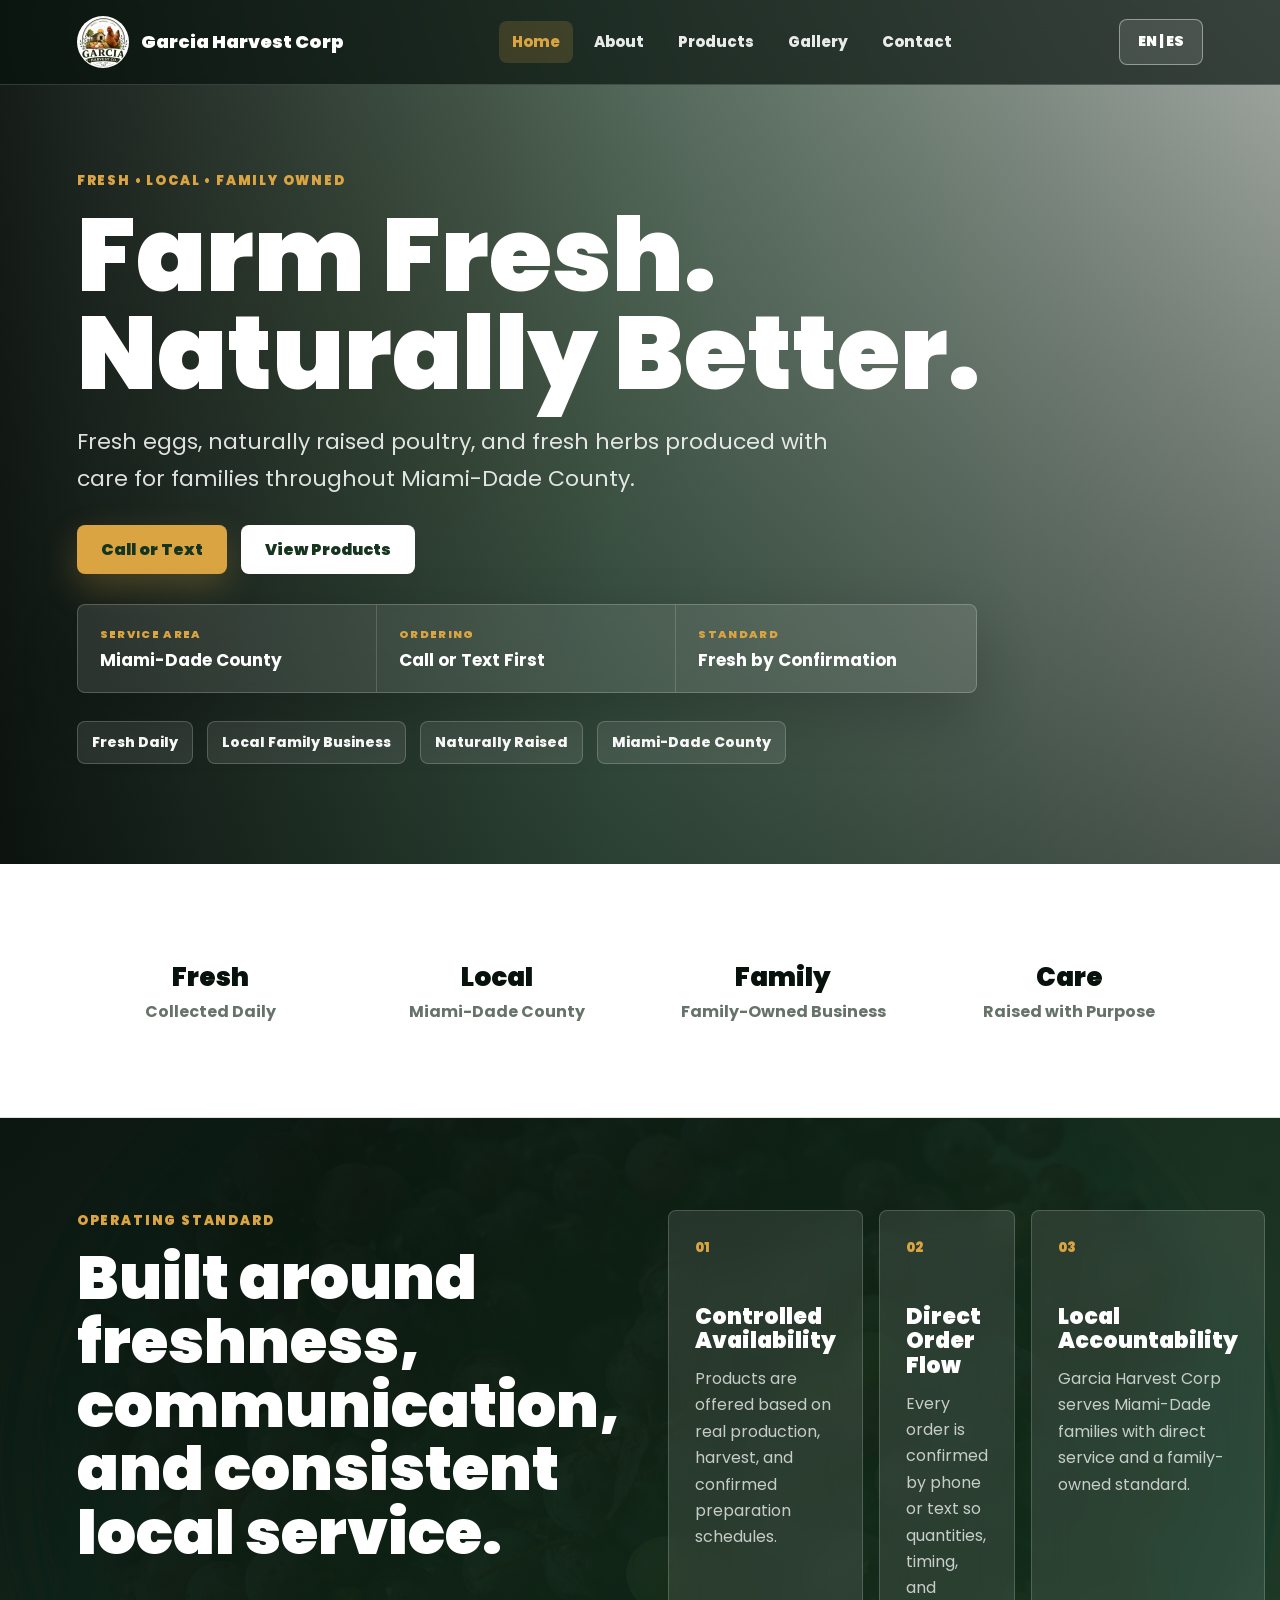
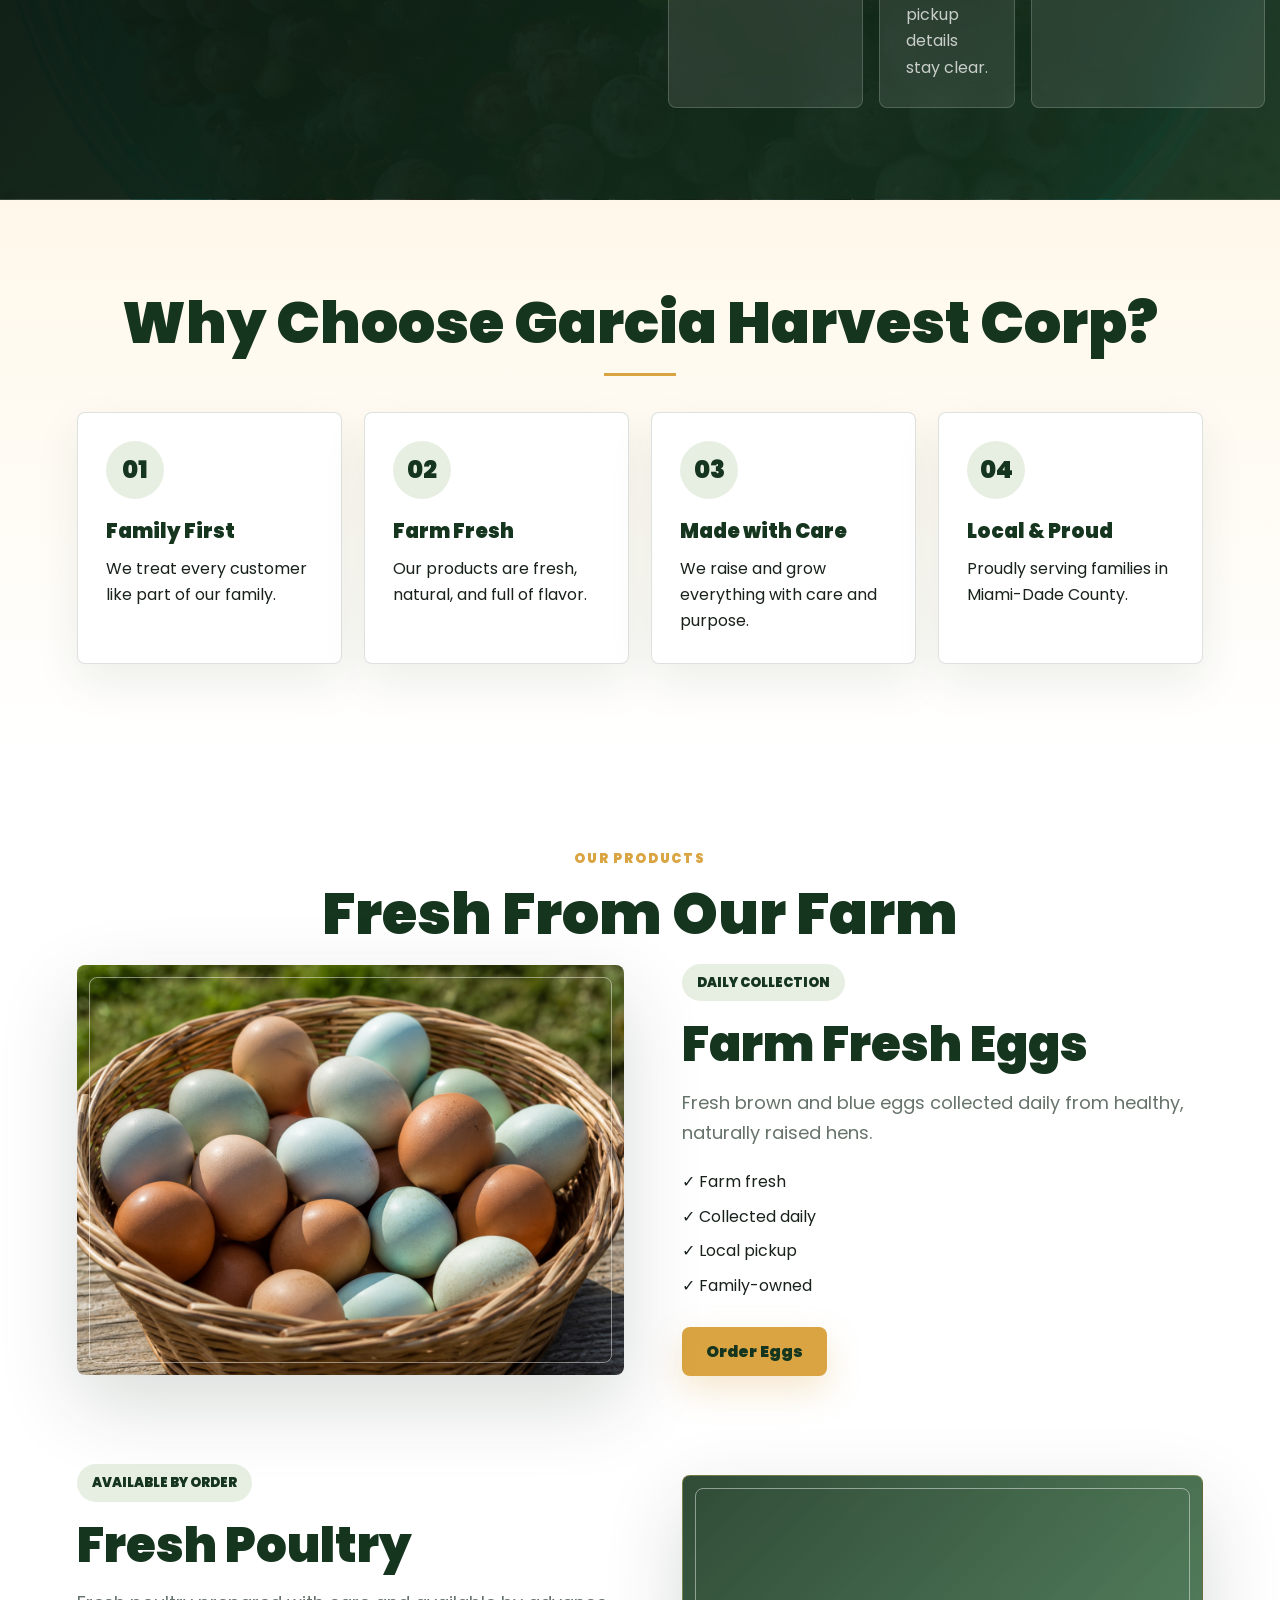
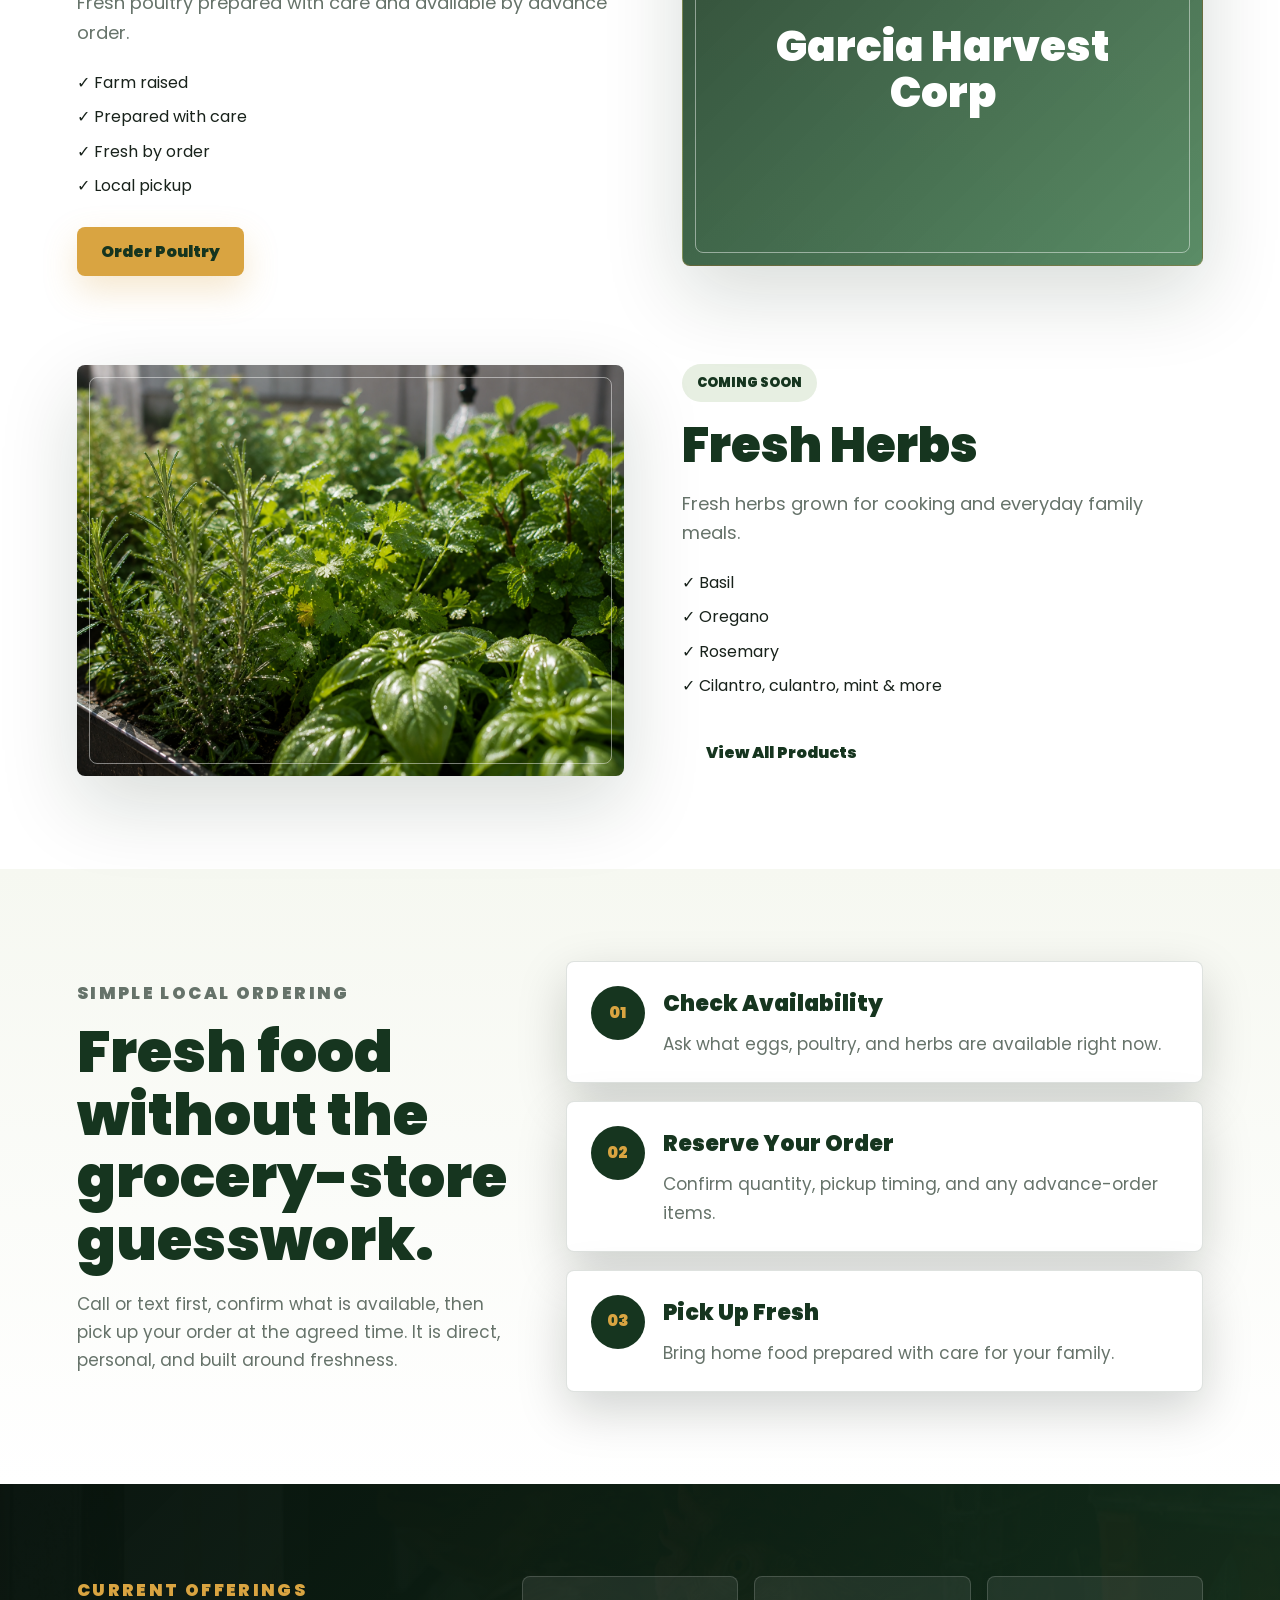
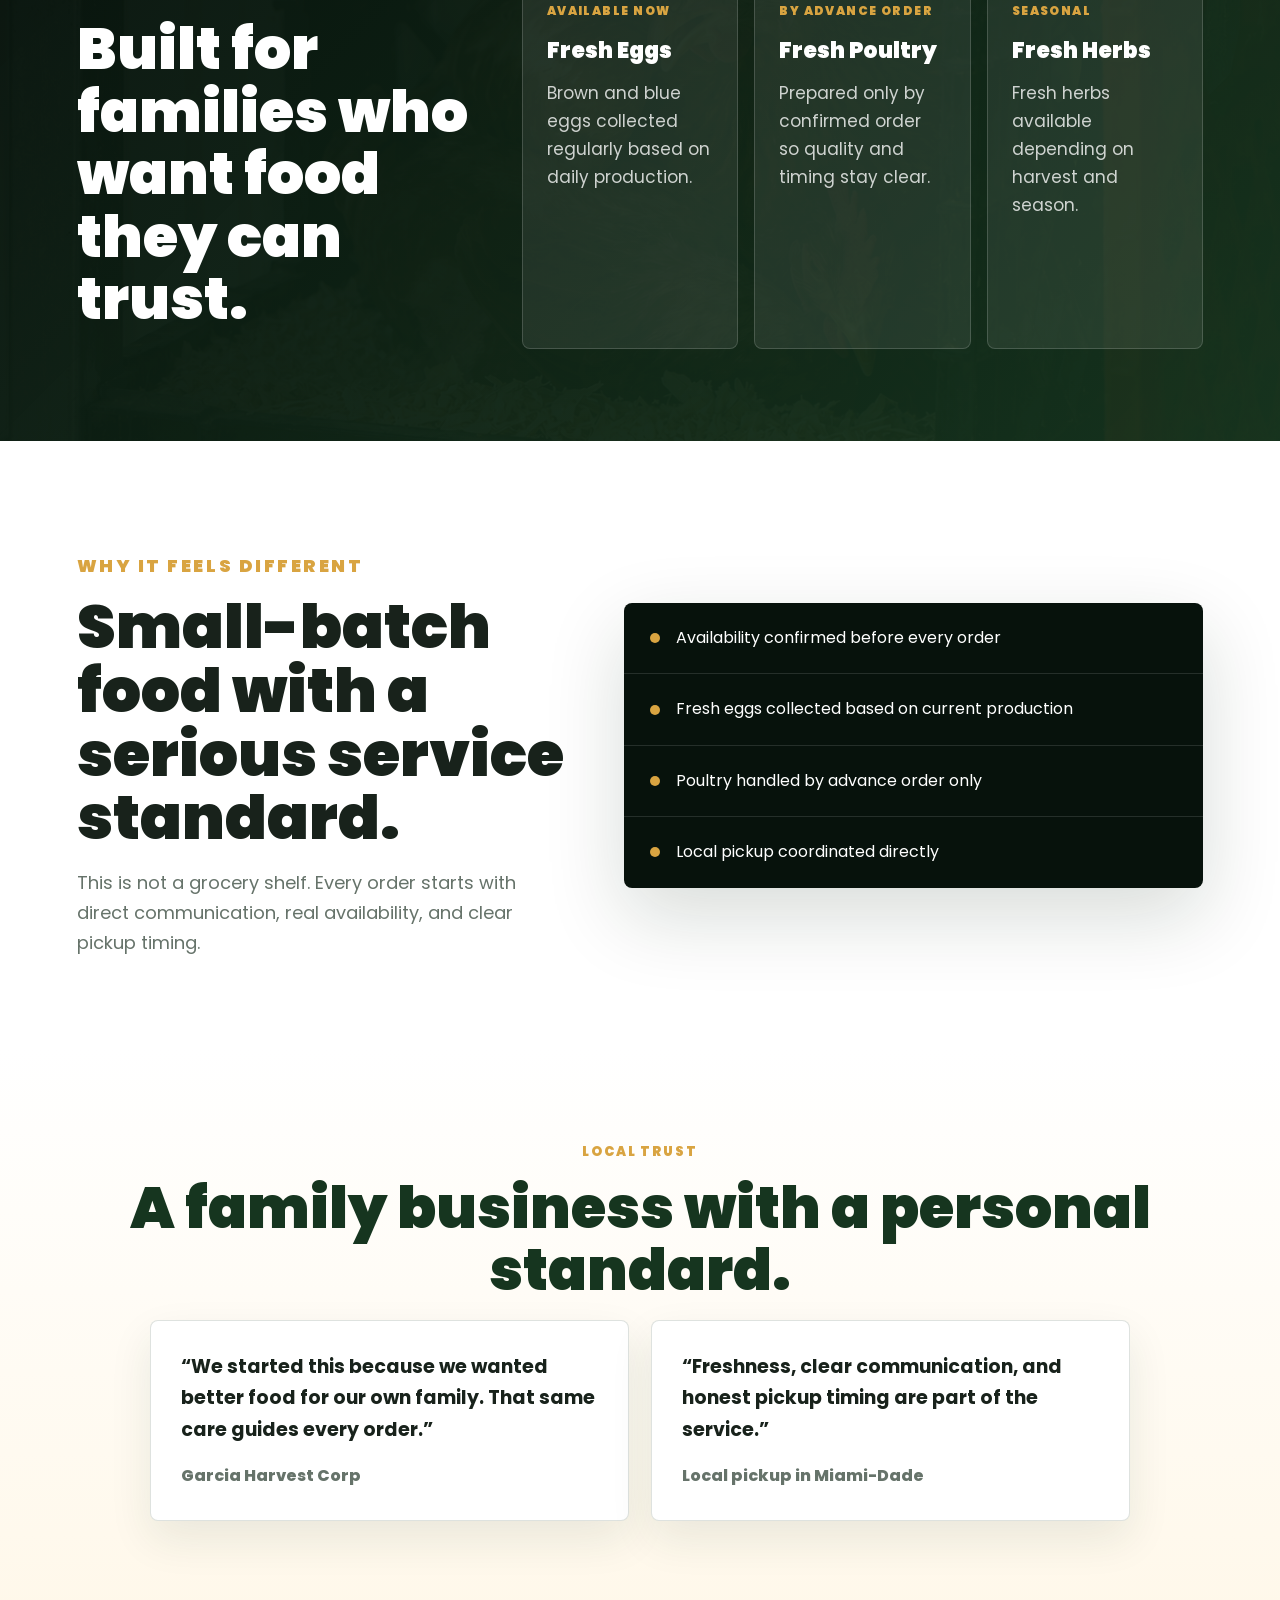
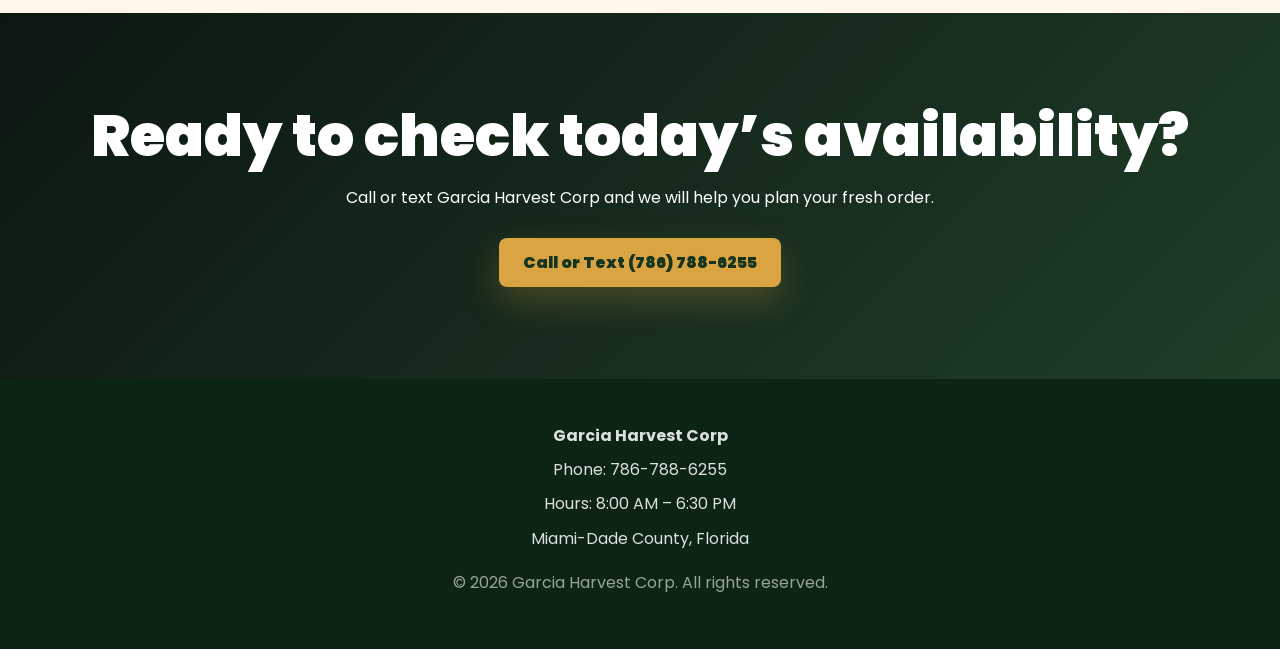
==== index.html @ cef9e133 "Add Garcia Harvest Corp website" ====
<!DOCTYPE html>
<html lang="en">
<head>
  <meta charset="UTF-8" />
  <meta name="viewport" content="width=device-width, initial-scale=1.0" />

  <title>Garcia Harvest Corp | Farm Fresh. Naturally Better.</title>
  <meta name="description" content="Garcia Harvest Corp provides fresh eggs, poultry, herbs, and farm products raised with care for families across Miami-Dade County." />

  <link rel="preconnect" href="https://fonts.googleapis.com">
  <link rel="preconnect" href="https://fonts.gstatic.com" crossorigin>
  <link href="https://fonts.googleapis.com/css2?family=Poppins:wght@400;500;600;700;800;900&display=swap" rel="stylesheet">

  <link rel="stylesheet" href="css/style.css?v=6" />
</head>

<body>

  <header class="site-header">
    <a href="index.html" class="brand">
      <img src="images/logo/Logo.jpg" alt="Garcia Harvest Corp Logo" />
      <span>Garcia Harvest Corp</span>
    </a>

    <nav class="main-nav">
      <a href="index.html" class="active">Home</a>
      <a href="about.html">About</a>
      <a href="products.html">Products</a>
      <a href="gallery.html">Gallery</a>
      <a href="contact.html">Contact</a>
    </nav>

    <button class="lang-btn">EN | ES</button>
  </header>

  <main>

    <section class="hero">
      <div class="hero-content">
        <p class="eyebrow">Fresh • Local • Family Owned</p>
        
        <h1>
            Farm Fresh.<br>
            Naturally Better.
        </h1>
        
        <p class="hero-description">
            Fresh eggs, naturally raised poultry, and fresh herbs produced with care for families throughout Miami-Dade County.
        </p>

        <div class="hero-buttons">
          <a href="tel:7867886255" class="btn primary">
            Call or Text
          </a>

          <a href="products.html" class="btn secondary">
            View Products
          </a>
        </div>

        <div class="hero-command">
          <div>
            <span>Service Area</span>
            <strong>Miami-Dade County</strong>
          </div>
          <div>
            <span>Ordering</span>
            <strong>Call or Text First</strong>
          </div>
          <div>
            <span>Standard</span>
            <strong>Fresh by Confirmation</strong>
          </div>
        </div>

        <div class="hero-badges">
          <span>Fresh Daily</span>
          <span>Local Family Business</span>
          <span>Naturally Raised</span>
          <span>Miami-Dade County</span>
        </div>
      </div>
    </section>

<section class="trust-strip">
  <div class="trust-item">
    <span>Fresh</span>
    <p>Collected Daily</p>
  </div>

  <div class="trust-item">
    <span>Local</span>
    <p>Miami-Dade County</p>
  </div>

  <div class="trust-item">
    <span>Family</span>
    <p>Family-Owned Business</p>
  </div>

  <div class="trust-item">
    <span>Care</span>
    <p>Raised with Purpose</p>
  </div>
</section>

    <section class="corporate-standard">
      <div class="corporate-standard-intro">
        <p class="eyebrow">OPERATING STANDARD</p>
        <h2>Built around freshness, communication, and consistent local service.</h2>
      </div>

      <div class="corporate-standard-grid">
        <article>
          <span>01</span>
          <h3>Controlled Availability</h3>
          <p>Products are offered based on real production, harvest, and confirmed preparation schedules.</p>
        </article>

        <article>
          <span>02</span>
          <h3>Direct Order Flow</h3>
          <p>Every order is confirmed by phone or text so quantities, timing, and pickup details stay clear.</p>
        </article>

        <article>
          <span>03</span>
          <h3>Local Accountability</h3>
          <p>Garcia Harvest Corp serves Miami-Dade families with direct service and a family-owned standard.</p>
        </article>
      </div>
    </section>

    <section class="why-section">
      <div class="section-header">
        <h2>Why Choose Garcia Harvest Corp?</h2>
        <div class="decor-line"></div>
      </div>

      <div class="why-grid">
        <div class="why-card">
          <div class="why-icon">01</div>
          <h3>Family First</h3>
          <p>We treat every customer like part of our family.</p>
        </div>

        <div class="why-card">
          <div class="why-icon">02</div>
          <h3>Farm Fresh</h3>
          <p>Our products are fresh, natural, and full of flavor.</p>
        </div>

        <div class="why-card">
          <div class="why-icon">03</div>
          <h3>Made with Care</h3>
          <p>We raise and grow everything with care and purpose.</p>
        </div>

        <div class="why-card">
          <div class="why-icon">04</div>
          <h3>Local & Proud</h3>
          <p>Proudly serving families in Miami-Dade County.</p>
        </div>
      </div>
    </section>

    <section class="products-showcase">

  <div class="section-title">
    <p>OUR PRODUCTS</p>
    <h2>Fresh From Our Farm</h2>
  </div>

  <div class="product-feature">
    <div class="product-image">
      <img src="images/eggs/Freshly Collected Eggs.png" alt="Fresh Farm Eggs">
    </div>

    <div class="product-info">
      <span class="product-tag">DAILY COLLECTION</span>
      <h3>Farm Fresh Eggs</h3>
      <p>Fresh brown and blue eggs collected daily from healthy, naturally raised hens.</p>

      <ul>
        <li>✓ Farm fresh</li>
        <li>✓ Collected daily</li>
        <li>✓ Local pickup</li>
        <li>✓ Family-owned</li>
      </ul>

      <a href="tel:7867886255" class="btn primary">Order Eggs</a>
    </div>
  </div>

  <div class="product-feature reverse">
    <div class="product-image">
      <img src="images/poultry/fresh chicken.PNG" alt="Fresh Poultry">
    </div>

    <div class="product-info">
      <span class="product-tag">AVAILABLE BY ORDER</span>
      <h3>Fresh Poultry</h3>
      <p>Fresh poultry prepared with care and available by advance order.</p>

      <ul>
        <li>✓ Farm raised</li>
        <li>✓ Prepared with care</li>
        <li>✓ Fresh by order</li>
        <li>✓ Local pickup</li>
      </ul>

      <a href="tel:7867886255" class="btn primary">Order Poultry</a>
    </div>
  </div>

  <div class="product-feature">
    <div class="product-image">
      <img src="images/herbs/fresh herbs.png" alt="Fresh Herbs">
    </div>

    <div class="product-info">
      <span class="product-tag">COMING SOON</span>
      <h3>Fresh Herbs</h3>
      <p>Fresh herbs grown for cooking and everyday family meals.</p>

      <ul>
        <li>✓ Basil</li>
        <li>✓ Oregano</li>
        <li>✓ Rosemary</li>
        <li>✓ Cilantro, culantro, mint & more</li>
      </ul>

      <a href="products.html" class="btn secondary">View All Products</a>
    </div>
  </div>

</section>

    <section class="order-preview">
      <div class="order-preview-copy">
        <p class="eyebrow">SIMPLE LOCAL ORDERING</p>
        <h2>Fresh food without the grocery-store guesswork.</h2>
        <p>
          Call or text first, confirm what is available, then pick up your order at the agreed time.
          It is direct, personal, and built around freshness.
        </p>
      </div>

      <div class="order-preview-steps">
        <div class="premium-step">
          <span>01</span>
          <h3>Check Availability</h3>
          <p>Ask what eggs, poultry, and herbs are available right now.</p>
        </div>

        <div class="premium-step">
          <span>02</span>
          <h3>Reserve Your Order</h3>
          <p>Confirm quantity, pickup timing, and any advance-order items.</p>
        </div>

        <div class="premium-step">
          <span>03</span>
          <h3>Pick Up Fresh</h3>
          <p>Bring home food prepared with care for your family.</p>
        </div>
      </div>
    </section>

    <section class="availability-band">
      <div>
        <p class="eyebrow">CURRENT OFFERINGS</p>
        <h2>Built for families who want food they can trust.</h2>
      </div>

      <div class="availability-list">
        <article>
          <span>Available Now</span>
          <h3>Fresh Eggs</h3>
          <p>Brown and blue eggs collected regularly based on daily production.</p>
        </article>

        <article>
          <span>By Advance Order</span>
          <h3>Fresh Poultry</h3>
          <p>Prepared only by confirmed order so quality and timing stay clear.</p>
        </article>

        <article>
          <span>Seasonal</span>
          <h3>Fresh Herbs</h3>
          <p>Fresh herbs available depending on harvest and season.</p>
        </article>
      </div>
    </section>

    <section class="executive-proof">
      <div class="executive-proof-copy">
        <p class="eyebrow">WHY IT FEELS DIFFERENT</p>
        <h2>Small-batch food with a serious service standard.</h2>
        <p>
          This is not a grocery shelf. Every order starts with direct communication,
          real availability, and clear pickup timing.
        </p>
      </div>

      <div class="executive-proof-list">
        <div><span></span>Availability confirmed before every order</div>
        <div><span></span>Fresh eggs collected based on current production</div>
        <div><span></span>Poultry handled by advance order only</div>
        <div><span></span>Local pickup coordinated directly</div>
      </div>
    </section>

    <section class="testimonial-section">
      <div class="section-title">
        <p>LOCAL TRUST</p>
        <h2>A family business with a personal standard.</h2>
      </div>

      <div class="testimonial-grid">
        <blockquote>
          <p>“We started this because we wanted better food for our own family. That same care guides every order.”</p>
          <cite>Garcia Harvest Corp</cite>
        </blockquote>

        <blockquote>
          <p>“Freshness, clear communication, and honest pickup timing are part of the service.”</p>
          <cite>Local pickup in Miami-Dade</cite>
        </blockquote>
      </div>
    </section>

    <section class="final-cta">
      <h2>Ready to check today’s availability?</h2>
      <p>Call or text Garcia Harvest Corp and we will help you plan your fresh order.</p>
      <a href="tel:7867886255" class="btn primary">Call or Text (786) 788-6255</a>
    </section>

  </main>

  <footer>
    <p><strong>Garcia Harvest Corp</strong></p>
    <p>Phone: 786-788-6255</p>
    <p>Hours: 8:00 AM – 6:30 PM</p>
    <p>Miami-Dade County, Florida</p>
    <p class="copyright">© 2026 Garcia Harvest Corp. All rights reserved.</p>
  </footer>

  <script src="js/script.js?v=6"></script>
</body>
</html>
---- css/style.css ----
:root {
  --forest: #16351f;
  --leaf: #2f6f42;
  --moss: #8aa36f;
  --sage: #e7efe2;
  --gold: #d9a441;
  --cream: #fff8ea;
  --paper: #fbfcf8;
  --charcoal: #07120c;
  --ink: #18221b;
  --muted: #66736a;
  --white: #ffffff;
  --line: rgba(22, 53, 31, 0.14);
  --shadow: 0 28px 80px rgba(11, 36, 19, 0.16);
  --sharp-shadow: 0 18px 50px rgba(7, 18, 12, 0.18);
}

* {
  box-sizing: border-box;
  margin: 0;
  padding: 0;
}

html {
  scroll-behavior: smooth;
}

body {
  background: var(--paper);
  color: var(--ink);
  font-family: "Poppins", Arial, sans-serif;
  line-height: 1.65;
  text-rendering: optimizeLegibility;
}

img {
  display: block;
  max-width: 100%;
}

a {
  color: inherit;
}

.site-header {
  align-items: center;
  backdrop-filter: blur(20px);
  background: rgba(7, 18, 12, 0.68);
  border-bottom: 1px solid rgba(255, 255, 255, 0.16);
  display: flex;
  gap: 24px;
  justify-content: space-between;
  left: 0;
  padding: 16px 6%;
  position: fixed;
  top: 0;
  transition: background 0.3s ease, box-shadow 0.3s ease, padding 0.3s ease, border-color 0.3s ease;
  width: 100%;
  z-index: 20;
}

.nav-toggle {
  align-items: center;
  background: rgba(255, 255, 255, 0.1);
  border: 1px solid rgba(255, 255, 255, 0.42);
  border-radius: 999px;
  color: var(--white);
  cursor: pointer;
  display: none;
  font: inherit;
  font-weight: 900;
  gap: 8px;
  padding: 10px 14px;
}

.nav-toggle-icon,
.nav-toggle-icon::before,
.nav-toggle-icon::after {
  background: currentColor;
  border-radius: 999px;
  content: "";
  display: block;
  height: 2px;
  transition: transform 0.2s ease, opacity 0.2s ease;
  width: 18px;
}

.nav-toggle-icon::before {
  transform: translateY(-6px);
}

.nav-toggle-icon::after {
  transform: translateY(4px);
}

.site-header.nav-open .nav-toggle-icon {
  background: transparent;
}

.site-header.nav-open .nav-toggle-icon::before {
  background: currentColor;
  transform: translateY(2px) rotate(45deg);
}

.site-header.nav-open .nav-toggle-icon::after {
  background: currentColor;
  transform: rotate(-45deg);
}

.site-header.scrolled {
  background: rgba(7, 18, 12, 0.94);
  border-color: rgba(217, 164, 65, 0.22);
  box-shadow: 0 20px 54px rgba(0, 0, 0, 0.3);
  padding-block: 10px;
}

.brand {
  align-items: center;
  color: var(--white);
  display: flex;
  font-size: 18px;
  font-weight: 900;
  gap: 12px;
  text-decoration: none;
  white-space: nowrap;
}

.brand img {
  background: var(--white);
  border: 1px solid rgba(255, 255, 255, 0.72);
  border-radius: 50%;
  height: 52px;
  object-fit: cover;
  width: 52px;
}

.brand.logo-missing img {
  display: none;
}

.brand.logo-missing::before {
  align-items: center;
  background: var(--gold);
  border-radius: 50%;
  color: var(--forest);
  content: "GH";
  display: inline-flex;
  font-size: 16px;
  font-weight: 900;
  height: 52px;
  justify-content: center;
  width: 52px;
}

.main-nav {
  align-items: center;
  display: flex;
  flex-wrap: wrap;
  gap: 8px;
  justify-content: center;
}

.main-nav a {
  border-radius: 8px;
  color: rgba(255, 255, 255, 0.9);
  font-size: 15px;
  font-weight: 800;
  padding: 9px 13px;
  text-decoration: none;
  transition: background 0.2s ease, color 0.2s ease;
}

.main-nav a:hover,
.main-nav a.active {
  background: rgba(217, 164, 65, 0.18);
  color: var(--gold);
}

.lang-btn {
  background: rgba(255, 255, 255, 0.11);
  border: 1px solid rgba(255, 255, 255, 0.42);
  border-radius: 8px;
  color: var(--white);
  cursor: pointer;
  font: inherit;
  font-size: 14px;
  font-weight: 900;
  padding: 10px 18px;
  text-decoration: none;
  white-space: nowrap;
}

.hero,
.page-hero,
.about-hero {
  align-items: center;
  color: var(--white);
  display: flex;
  min-height: 82vh;
  padding: 158px 6% 88px;
  position: relative;
}

.hero {
  min-height: 96vh;
}

.hero::before,
.page-hero::before,
.about-hero::before {
  background:
    linear-gradient(180deg, rgba(7, 18, 12, 0.18), rgba(7, 18, 12, 0.64)),
    radial-gradient(circle at 28% 38%, rgba(217, 164, 65, 0.18), transparent 34%);
  content: "";
  inset: 0;
  position: absolute;
  z-index: -1;
}

.hero,
.page-hero,
.about-hero {
  background: linear-gradient(135deg, var(--forest), var(--leaf));
  background-image: linear-gradient(90deg, rgba(3, 10, 6, 0.9), rgba(10, 42, 22, 0.62) 48%, rgba(8, 28, 16, 0.22)), url("../images/gallery/hero.PNG");
  background-position: center;
  background-size: cover;
}

.products-hero {
  background-image: linear-gradient(90deg, rgba(3, 10, 6, 0.9), rgba(10, 42, 22, 0.62) 48%, rgba(8, 28, 16, 0.22)), url("../images/eggs/Freshly Collected Eggs.png");
}

.gallery-hero {
  background-image: linear-gradient(90deg, rgba(3, 10, 6, 0.9), rgba(10, 42, 22, 0.58) 48%, rgba(8, 28, 16, 0.2)), url("../images/farm/backyard.PNG");
}

.contact-hero {
  background-image: linear-gradient(90deg, rgba(3, 10, 6, 0.9), rgba(10, 42, 22, 0.62) 48%, rgba(8, 28, 16, 0.22)), url("../images/herbs/fresh herbs.png");
}

.hero-content,
.page-hero-content,
.about-hero-content {
  max-width: 980px;
}

.page-hero-content,
.about-hero-content {
  margin-inline: auto;
  text-align: center;
}

.eyebrow,
.section-title p,
.section-header p {
  color: var(--gold);
  font-size: 13px;
  font-weight: 900;
  letter-spacing: 0.14em;
  margin-bottom: 14px;
  text-transform: uppercase;
}

.hero h1,
.page-hero h1,
.about-hero h1 {
  font-size: clamp(50px, 8vw, 112px);
  font-weight: 900;
  letter-spacing: 0;
  line-height: 0.96;
  margin-bottom: 22px;
}

.hero-description,
.page-hero-content > p:last-of-type,
.about-hero-content > p:last-of-type {
  font-size: clamp(18px, 2vw, 22px);
  color: rgba(255, 255, 255, 0.86);
  max-width: 760px;
}

.hero-buttons,
.hero-badges {
  display: flex;
  flex-wrap: wrap;
  gap: 14px;
  margin-top: 28px;
}

.hero-badges span {
  background: rgba(255, 255, 255, 0.1);
  border: 1px solid rgba(255, 255, 255, 0.2);
  border-radius: 8px;
  font-size: 14px;
  font-weight: 800;
  padding: 9px 14px;
}

.hero-command {
  backdrop-filter: blur(18px);
  background: rgba(255, 255, 255, 0.1);
  border: 1px solid rgba(255, 255, 255, 0.2);
  border-radius: 8px;
  box-shadow: 0 22px 60px rgba(0, 0, 0, 0.2);
  display: grid;
  grid-template-columns: repeat(3, 1fr);
  margin-top: 30px;
  max-width: 900px;
  overflow: hidden;
}

.hero-command div {
  border-right: 1px solid rgba(255, 255, 255, 0.16);
  padding: 20px 22px;
}

.hero-command div:last-child {
  border-right: 0;
}

.hero-command span {
  color: var(--gold);
  display: block;
  font-size: 11px;
  font-weight: 900;
  letter-spacing: 0.12em;
  margin-bottom: 7px;
  text-transform: uppercase;
}

.hero-command strong {
  color: var(--white);
  display: block;
  font-size: 17px;
  line-height: 1.25;
}

.decor-line {
  background: var(--gold);
  height: 3px;
  margin: 18px auto 0;
  width: 72px;
}

.btn {
  border-radius: 8px;
  display: inline-flex;
  font-weight: 900;
  justify-content: center;
  line-height: 1.2;
  padding: 15px 24px;
  text-align: center;
  text-decoration: none;
  transition: transform 0.2s ease, box-shadow 0.2s ease;
}

.btn:hover {
  box-shadow: 0 14px 32px rgba(0, 0, 0, 0.18);
  transform: translateY(-2px);
}

.btn.primary {
  background: var(--gold);
  color: var(--forest);
  box-shadow: 0 14px 34px rgba(217, 164, 65, 0.26);
}

.btn.secondary {
  background: var(--white);
  color: var(--forest);
}

section:not(.hero):not(.page-hero):not(.about-hero) {
  padding: 92px 6%;
}

.trust-strip {
  background: var(--white);
  border-bottom: 1px solid var(--line);
  display: grid;
  gap: 18px;
  grid-template-columns: repeat(4, 1fr);
  padding-block: 34px;
  text-align: center;
}

.trust-item span {
  color: var(--charcoal);
  display: block;
  font-size: 26px;
  font-weight: 900;
}

.trust-item p {
  color: var(--muted);
  font-weight: 700;
}

.section-header,
.section-title,
.why-order,
.how-it-works,
.faq-section,
.contact-products,
.available-products {
  text-align: center;
}

.section-header h2,
.section-title h2,
.why-order h2,
.how-it-works h2,
.faq-section h2,
.final-cta h2,
.about-story-text h2,
.mission-text h2,
.featured-text h2,
.contact-info h2,
.order-box h2,
.contact-order-box h2,
.contact-products h2,
.available-products h2 {
  color: var(--forest);
  font-size: clamp(34px, 4.8vw, 58px);
  font-weight: 900;
  line-height: 1.08;
  margin-bottom: 18px;
}

.corporate-standard {
  background:
    linear-gradient(135deg, rgba(7, 18, 12, 0.98), rgba(22, 53, 31, 0.94)),
    url("../images/farm/grapes washed.PNG");
  background-position: center;
  background-size: cover;
  color: var(--white);
  display: grid;
  gap: 48px;
  grid-template-columns: 0.78fr 1.22fr;
}

.corporate-standard h2,
.executive-proof h2 {
  font-size: clamp(34px, 4.8vw, 62px);
  font-weight: 900;
  line-height: 1.04;
}

.corporate-standard h2 {
  color: var(--white);
}

.corporate-standard .eyebrow,
.executive-proof .eyebrow {
  color: var(--gold);
}

.corporate-standard-grid {
  display: grid;
  gap: 16px;
  grid-template-columns: repeat(3, 1fr);
}

.corporate-standard-grid article {
  backdrop-filter: blur(18px);
  background: rgba(255, 255, 255, 0.1);
  border: 1px solid rgba(255, 255, 255, 0.18);
  border-radius: 8px;
  min-height: 240px;
  padding: 26px;
}

.corporate-standard-grid span {
  color: var(--gold);
  display: block;
  font-size: 13px;
  font-weight: 900;
  margin-bottom: 46px;
}

.corporate-standard-grid h3 {
  color: var(--white);
  font-size: 22px;
  font-weight: 900;
  line-height: 1.12;
  margin-bottom: 12px;
}

.corporate-standard-grid p {
  color: rgba(255, 255, 255, 0.74);
}

.why-section,
.about-values,
.why-order,
.faq-section,
.available-products {
  background: linear-gradient(180deg, var(--cream), var(--white));
}

.why-grid,
.value-grid,
.steps-grid,
.contact-product-grid,
.contact-details,
.contact-cards,
.gallery-grid {
  display: grid;
  gap: 22px;
  margin-inline: auto;
  max-width: 1180px;
}

.why-grid,
.steps-grid {
  grid-template-columns: repeat(4, 1fr);
  margin-top: 36px;
}

.value-grid,
.contact-product-grid,
.contact-details,
.contact-cards {
  grid-template-columns: repeat(3, 1fr);
  margin-top: 34px;
}

.why-card,
.value-card,
.step-card,
.contact-card,
.contact-product-card,
.gallery-card {
  background: var(--white);
  border: 1px solid var(--line);
  border-radius: 8px;
  box-shadow: 0 18px 46px rgba(22, 53, 31, 0.08);
  padding: 28px;
}

.why-icon,
.step-card span,
.order-step span {
  align-items: center;
  background: var(--sage);
  border-radius: 50%;
  color: var(--forest);
  display: inline-flex;
  font-size: 24px;
  font-weight: 900;
  height: 58px;
  justify-content: center;
  margin-bottom: 16px;
  width: 58px;
}

.why-card h3,
.value-card h3,
.step-card h3,
.contact-card h3,
.contact-product-card h3,
.gallery-card h3,
.order-step h3 {
  color: var(--forest);
  font-size: 20px;
  font-weight: 900;
  margin-bottom: 8px;
}

.products-showcase,
.gallery-section {
  background: var(--white);
}

.order-preview {
  align-items: center;
  background: linear-gradient(180deg, #f6f8f1, var(--white));
  display: grid;
  gap: 46px;
  grid-template-columns: 0.82fr 1.18fr;
}

.order-preview-copy {
  max-width: 560px;
}

.order-preview-copy h2,
.availability-band h2,
.testimonial-section h2 {
  color: var(--forest);
  font-size: clamp(34px, 4.8vw, 58px);
  font-weight: 900;
  line-height: 1.08;
  margin-bottom: 18px;
}

.order-preview-copy p,
.availability-band p,
.premium-step p,
.testimonial-grid p {
  color: var(--muted);
  font-size: 17px;
}

.order-preview-steps {
  display: grid;
  gap: 18px;
}

.premium-step {
  background: var(--white);
  border: 1px solid var(--line);
  border-radius: 8px;
  box-shadow: var(--sharp-shadow);
  display: grid;
  gap: 8px 18px;
  grid-template-columns: auto 1fr;
  padding: 24px;
}

.premium-step span {
  align-items: center;
  background: var(--forest);
  border-radius: 50%;
  color: var(--gold);
  display: inline-flex;
  font-weight: 900;
  grid-row: span 2;
  height: 54px;
  justify-content: center;
  width: 54px;
}

.premium-step h3 {
  color: var(--forest);
  font-size: 22px;
  font-weight: 900;
}

.availability-band {
  background:
    linear-gradient(135deg, rgba(7, 18, 12, 0.98), rgba(22, 53, 31, 0.96)),
    url("../images/poultry/laying hens.PNG");
  background-position: center;
  background-size: cover;
  color: var(--white);
  display: grid;
  gap: 36px;
  grid-template-columns: 0.75fr 1.25fr;
}

.availability-band h2,
.availability-band .eyebrow {
  color: var(--white);
}

.availability-band .eyebrow {
  color: var(--gold);
}

.availability-band p {
  color: rgba(255, 255, 255, 0.78);
}

.availability-list {
  display: grid;
  gap: 16px;
  grid-template-columns: repeat(3, 1fr);
}

.availability-list article {
  background: rgba(255, 255, 255, 0.08);
  border: 1px solid rgba(255, 255, 255, 0.16);
  border-radius: 8px;
  padding: 24px;
}

.executive-proof {
  align-items: center;
  background: var(--white);
  display: grid;
  gap: 54px;
  grid-template-columns: 0.92fr 1.08fr;
}

.executive-proof-copy {
  max-width: 620px;
}

.executive-proof-copy p {
  color: var(--muted);
  font-size: 18px;
  margin-top: 18px;
}

.executive-proof-list {
  background: var(--charcoal);
  border-radius: 8px;
  box-shadow: var(--shadow);
  color: var(--white);
  display: grid;
  gap: 0;
  overflow: hidden;
}

.executive-proof-list div {
  align-items: center;
  border-bottom: 1px solid rgba(255, 255, 255, 0.12);
  display: grid;
  gap: 16px;
  grid-template-columns: auto 1fr;
  padding: 22px 26px;
}

.executive-proof-list div:last-child {
  border-bottom: 0;
}

.executive-proof-list span {
  background: var(--gold);
  border-radius: 50%;
  height: 10px;
  width: 10px;
}

.executive-proof-list strong {
  color: var(--white);
  font-size: 18px;
}

.availability-list span {
  color: var(--gold);
  display: block;
  font-size: 12px;
  font-weight: 900;
  letter-spacing: 0.12em;
  margin-bottom: 12px;
  text-transform: uppercase;
}

.availability-list h3 {
  color: var(--white);
  font-size: 22px;
  font-weight: 900;
  margin-bottom: 10px;
}

.testimonial-section {
  background: linear-gradient(180deg, var(--white), var(--cream));
}

.testimonial-grid {
  display: grid;
  gap: 22px;
  grid-template-columns: repeat(2, 1fr);
  margin-inline: auto;
  max-width: 980px;
}

.testimonial-grid blockquote {
  background: var(--white);
  border: 1px solid var(--line);
  border-radius: 8px;
  box-shadow: 0 18px 44px rgba(22, 53, 31, 0.09);
  padding: 30px;
}

.testimonial-grid p {
  color: var(--ink);
  font-size: 19px;
  font-weight: 700;
  margin-bottom: 18px;
}

.testimonial-grid cite {
  color: var(--muted);
  font-style: normal;
  font-weight: 800;
}

.product-feature,
.about-story,
.about-mission,
.featured-gallery,
.contact-section,
.contact-main {
  align-items: center;
  display: grid;
  gap: 58px;
  grid-template-columns: 1.05fr 1fr;
  margin-inline: auto;
  max-width: 1180px;
}

.product-feature + .product-feature {
  margin-top: 88px;
}

.product-feature.reverse .product-image {
  order: 2;
}

.product-feature.reverse .product-info {
  order: 1;
}

.product-image img,
.about-story-image img,
.mission-image img,
.featured-image img,
.gallery-card img {
  aspect-ratio: 4 / 3;
  border-radius: 8px;
  box-shadow: var(--shadow);
  height: 100%;
  object-fit: cover;
  width: 100%;
}

.product-image::after,
.about-story-image::after,
.mission-image::after,
.featured-image::after {
  border: 1px solid rgba(255, 255, 255, 0.46);
  border-radius: 8px;
  content: "";
  inset: 12px;
  pointer-events: none;
  position: absolute;
}

.product-image,
.about-story-image,
.mission-image,
.featured-image,
.gallery-card {
  position: relative;
}

.product-image.is-missing,
.about-story-image.is-missing,
.mission-image.is-missing,
.featured-image.is-missing,
.gallery-card.is-missing {
  align-items: center;
  aspect-ratio: 4 / 3;
  background:
    linear-gradient(135deg, rgba(22, 53, 31, 0.88), rgba(47, 111, 66, 0.78)),
    linear-gradient(45deg, var(--sage), var(--cream));
  border: 1px solid rgba(217, 164, 65, 0.3);
  border-radius: 8px;
  box-shadow: var(--shadow);
  color: var(--white);
  display: flex;
  justify-content: center;
  overflow: hidden;
  padding: 28px;
  text-align: center;
}

.product-image.is-missing img,
.about-story-image.is-missing img,
.mission-image.is-missing img,
.featured-image.is-missing img,
.gallery-card.is-missing img {
  display: none;
}

.product-image.is-missing::before,
.about-story-image.is-missing::before,
.mission-image.is-missing::before,
.featured-image.is-missing::before,
.gallery-card.is-missing::before {
  content: "Garcia Harvest Corp";
  font-size: clamp(24px, 4vw, 42px);
  font-weight: 900;
  line-height: 1.1;
  max-width: 360px;
}

.gallery-card {
  padding: 12px;
}

.gallery-card h3 {
  padding: 14px 10px 8px;
}

.product-tag {
  background: var(--sage);
  border-radius: 999px;
  color: var(--forest);
  display: inline-block;
  font-size: 13px;
  font-weight: 900;
  margin-bottom: 18px;
  padding: 8px 15px;
}

.product-info h2,
.product-info h3 {
  color: var(--forest);
  font-size: clamp(32px, 4vw, 48px);
  font-weight: 900;
  line-height: 1.1;
  margin-bottom: 16px;
}

.product-info p,
.about-story-text p,
.mission-text p,
.featured-text p,
.contact-info p {
  color: var(--muted);
  font-size: 18px;
  margin-bottom: 18px;
}

.product-info ul,
.mission-text ul {
  display: grid;
  gap: 8px;
  list-style: none;
  margin: 22px 0 28px;
}

.gallery-category {
  color: var(--forest);
  font-size: 28px;
  font-weight: 900;
  margin: 56px auto 24px;
  max-width: 1180px;
}

.gallery-grid {
  grid-template-columns: repeat(3, 1fr);
}

.faq-list {
  display: grid;
  gap: 12px;
  margin: 34px auto 0;
  max-width: 850px;
  text-align: left;
}

details {
  background: var(--white);
  border: 1px solid var(--line);
  border-radius: 8px;
  padding: 18px 22px;
}

summary {
  color: var(--forest);
  cursor: pointer;
  font-weight: 900;
}

details p {
  color: var(--muted);
  margin-top: 10px;
}

.order-box,
.contact-order-box {
  background:
    linear-gradient(150deg, rgba(7, 18, 12, 0.98), rgba(22, 53, 31, 0.96));
  border-radius: 8px;
  box-shadow: var(--shadow);
  color: var(--white);
  padding: 34px;
}

.order-box h2,
.contact-order-box h2,
.order-step h3 {
  color: var(--white);
}

.order-step {
  display: grid;
  gap: 16px;
  grid-template-columns: auto 1fr;
  margin: 24px 0;
}

.order-step span {
  background: rgba(255, 255, 255, 0.12);
  color: var(--gold);
}

.final-cta,
.about-cta {
  background:
    linear-gradient(135deg, rgba(7, 18, 12, 0.98), rgba(22, 53, 31, 0.96)),
    url("../images/gallery/Selling .PNG");
  background-position: center;
  background-size: cover;
  color: var(--white);
  text-align: center;
}

.final-cta h2,
.about-cta h2,
.final-cta p,
.about-cta p {
  color: var(--white);
}

.final-cta p,
.about-cta p {
  margin: 0 auto 26px;
  max-width: 720px;
}

footer {
  background: #0b2413;
  color: rgba(255, 255, 255, 0.86);
  padding: 44px 6%;
  text-align: center;
}

footer p {
  margin-bottom: 8px;
}

.copyright {
  color: rgba(255, 255, 255, 0.58);
  margin-top: 18px;
}

@media (max-width: 980px) {
  .site-header {
    align-items: center;
    display: grid;
    gap: 12px;
    grid-template-columns: 1fr auto auto;
    position: fixed;
  }

  .nav-toggle {
    display: inline-flex;
  }

  .main-nav {
    background: rgba(13, 39, 22, 0.98);
    border: 1px solid rgba(255, 255, 255, 0.14);
    border-radius: 8px;
    box-shadow: 0 20px 42px rgba(0, 0, 0, 0.24);
    display: none;
    grid-column: 1 / -1;
    left: 6%;
    padding: 12px;
    position: absolute;
    right: 6%;
    top: calc(100% + 10px);
  }

  .site-header.nav-open .main-nav {
    display: grid;
    grid-template-columns: repeat(5, 1fr);
  }

  .main-nav a {
    text-align: center;
  }

  .hero,
  .page-hero,
  .about-hero {
    padding-top: 170px;
    text-align: center;
  }

  .hero-buttons,
  .hero-badges {
    justify-content: center;
  }

  .hero-command {
    margin-inline: auto;
  }

  .trust-strip,
  .why-grid,
  .value-grid,
  .steps-grid,
  .contact-product-grid,
  .contact-details,
  .contact-cards,
  .gallery-grid,
  .product-feature,
  .about-story,
  .about-mission,
  .featured-gallery,
  .contact-section,
  .contact-main {
    grid-template-columns: 1fr 1fr;
  }

  .product-feature,
  .about-story,
  .about-mission,
  .featured-gallery,
  .contact-section,
  .contact-main,
  .order-preview,
  .availability-band,
  .corporate-standard,
  .executive-proof {
    grid-template-columns: 1fr;
  }

  .availability-list,
  .testimonial-grid,
  .corporate-standard-grid {
    grid-template-columns: 1fr;
  }

  .product-feature.reverse .product-image,
  .product-feature.reverse .product-info {
    order: unset;
  }
}

@media (max-width: 640px) {
  .site-header {
    gap: 10px;
    grid-template-columns: 1fr auto auto;
  }

  .brand span {
    display: none;
  }

  .brand img,
  .brand.logo-missing::before {
    height: 46px;
    width: 46px;
  }

  .nav-toggle {
    padding: 10px 12px;
  }

  .lang-btn {
    font-size: 13px;
    grid-column: auto;
    justify-self: end;
    padding: 10px 12px;
  }

  .site-header.nav-open .main-nav {
    grid-template-columns: 1fr;
  }

  .main-nav a {
    font-size: 13px;
    padding: 7px 9px;
  }

  section:not(.hero):not(.page-hero):not(.about-hero) {
    padding: 70px 5%;
  }

  .trust-strip,
  .why-grid,
  .value-grid,
  .steps-grid,
  .contact-product-grid,
  .contact-details,
  .contact-cards,
  .gallery-grid {
    grid-template-columns: 1fr;
  }

  .hero h1,
  .page-hero h1,
  .about-hero h1 {
    font-size: 42px;
    line-height: 1.03;
  }

  .hero-command {
    grid-template-columns: 1fr;
  }

  .hero-command div {
    border-bottom: 1px solid rgba(255, 255, 255, 0.16);
    border-right: 0;
  }

  .hero-command div:last-child {
    border-bottom: 0;
  }

  .corporate-standard-grid article {
    min-height: auto;
  }

  .corporate-standard-grid span {
    margin-bottom: 28px;
  }

  .premium-step {
    grid-template-columns: 1fr;
  }

  .premium-step span {
    grid-row: auto;
  }
}
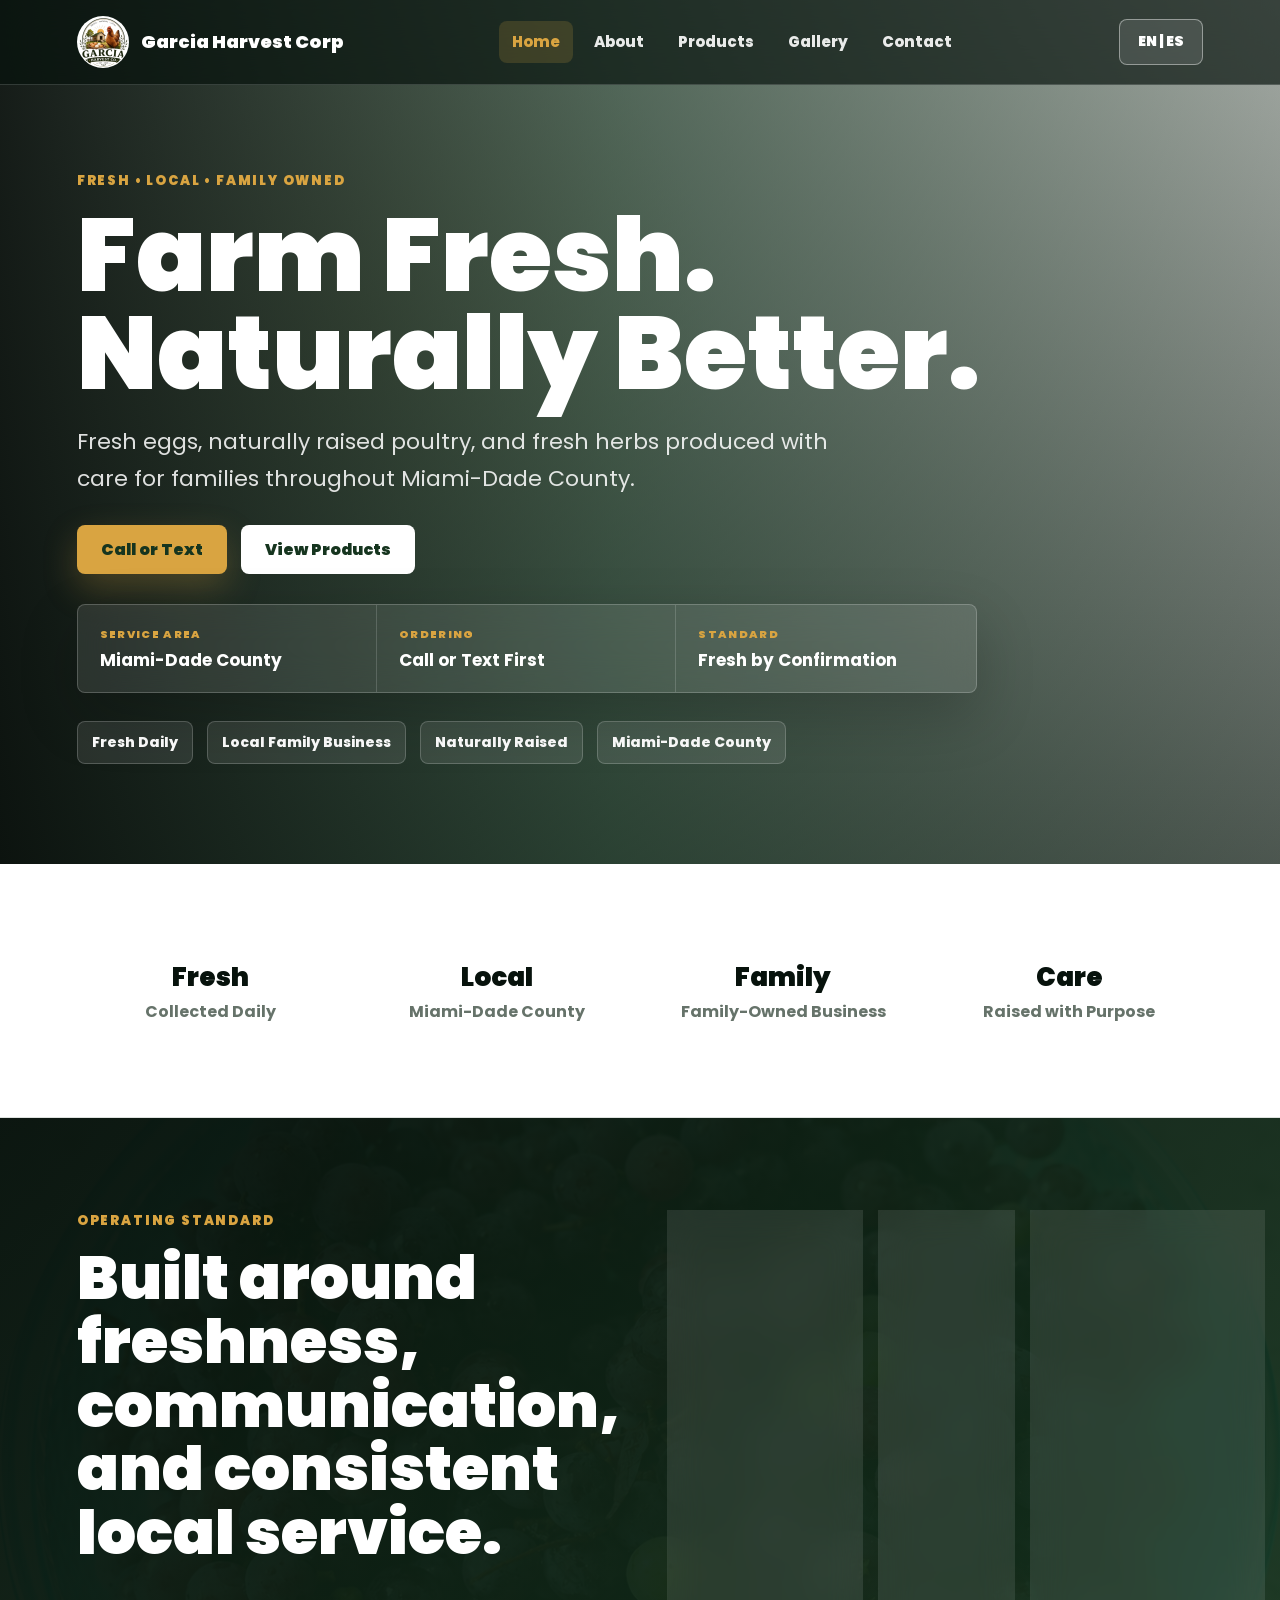
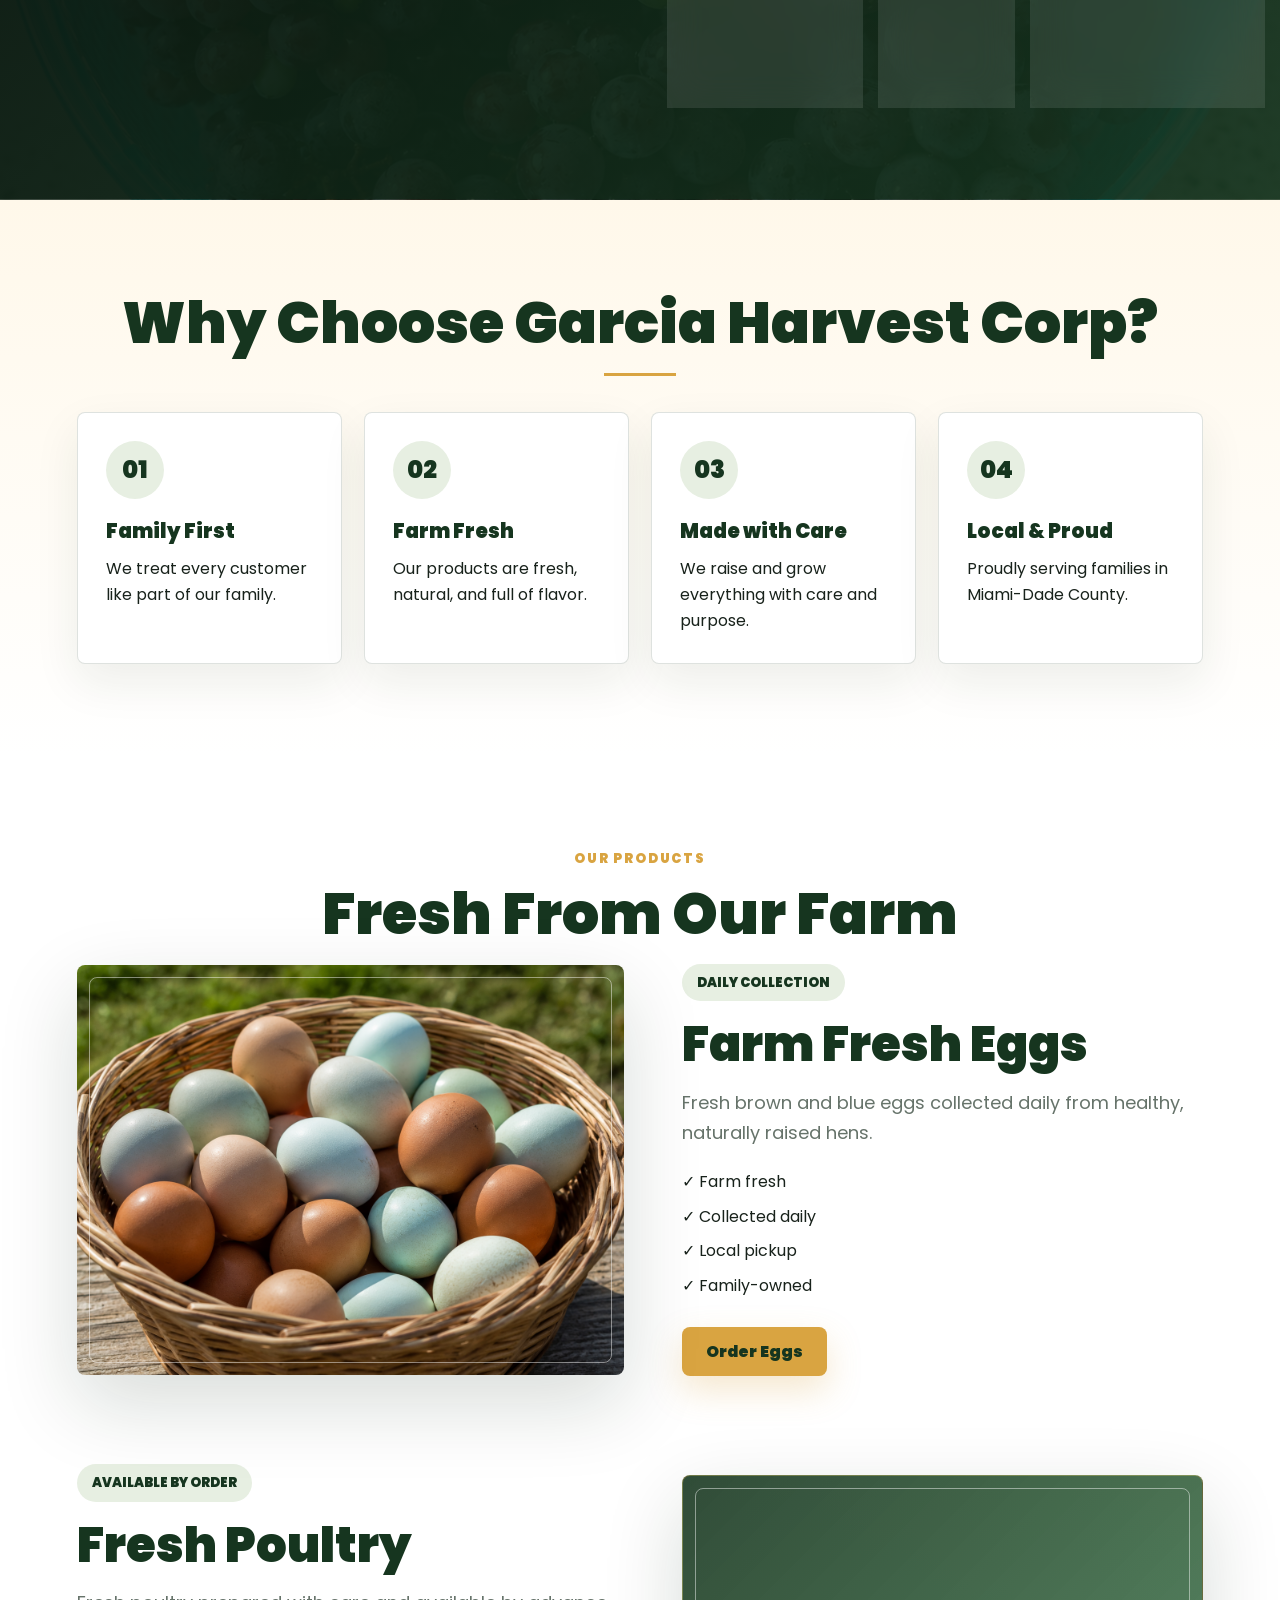
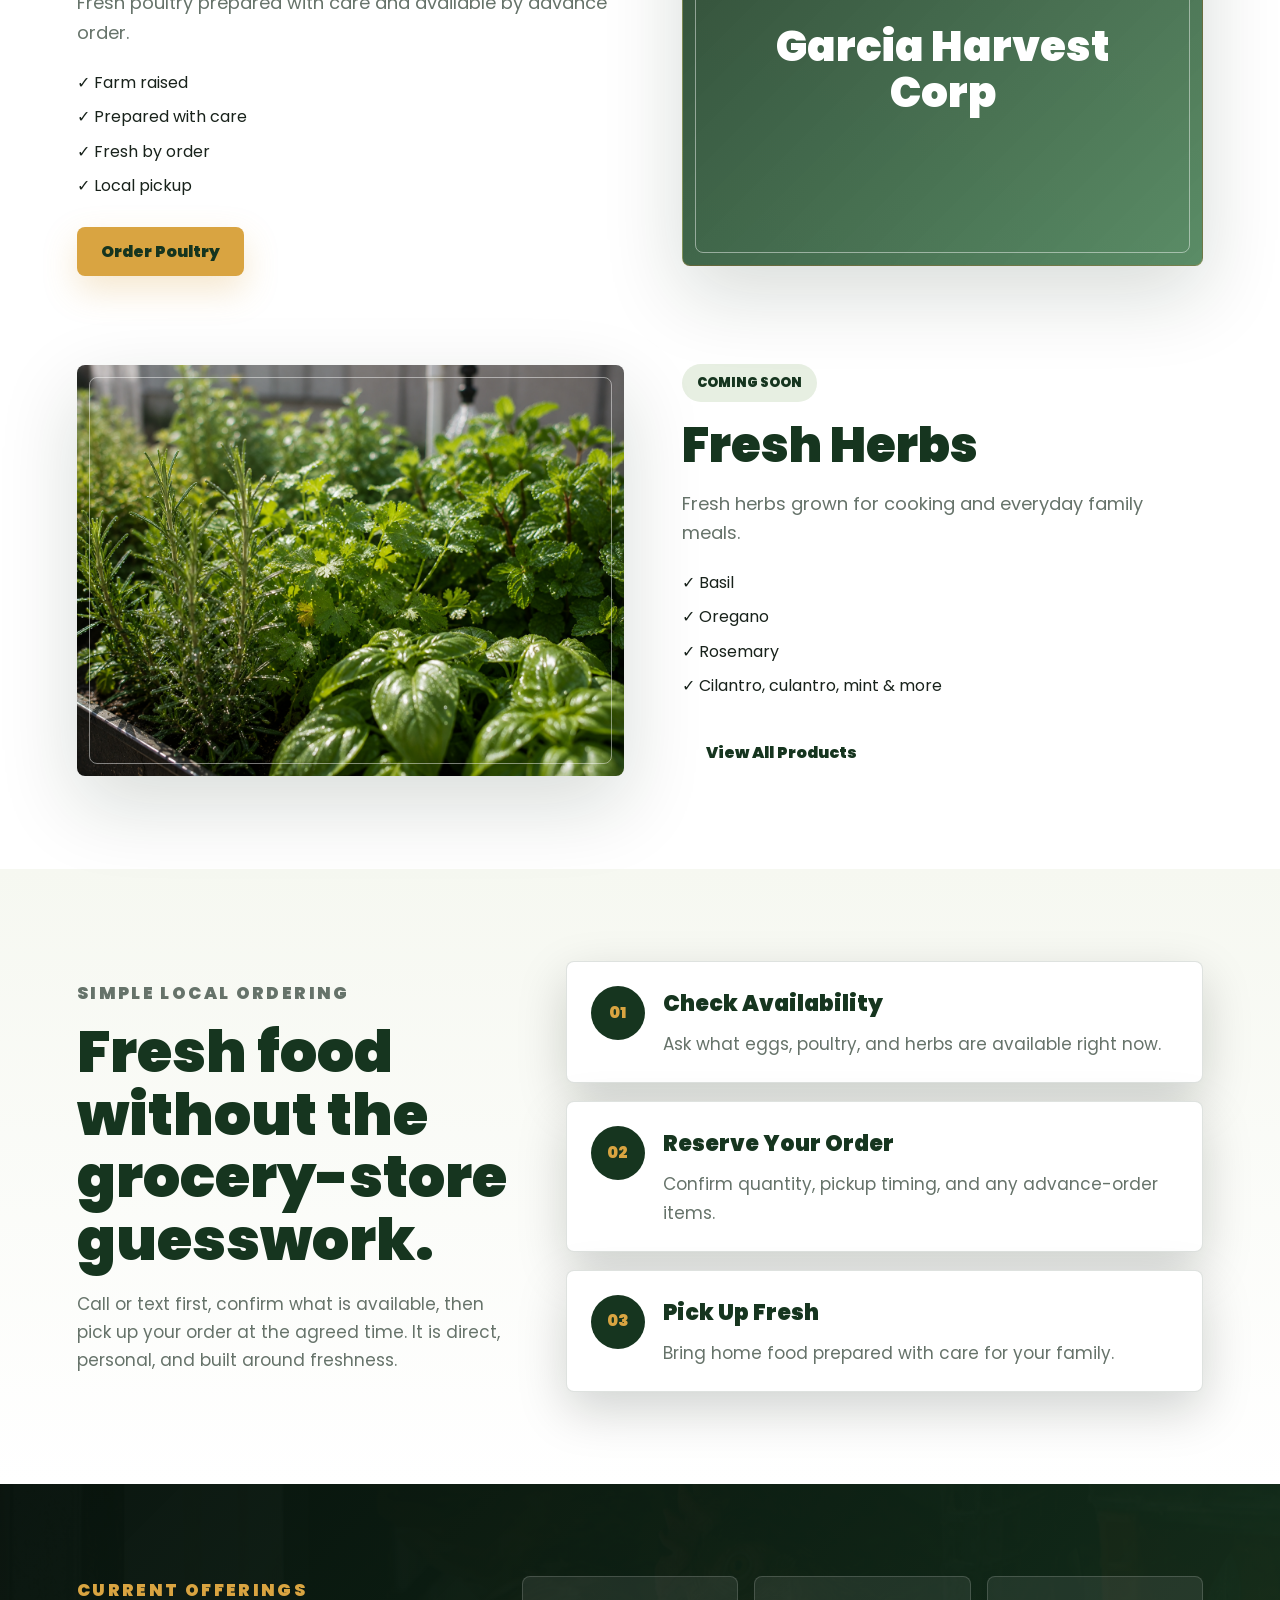
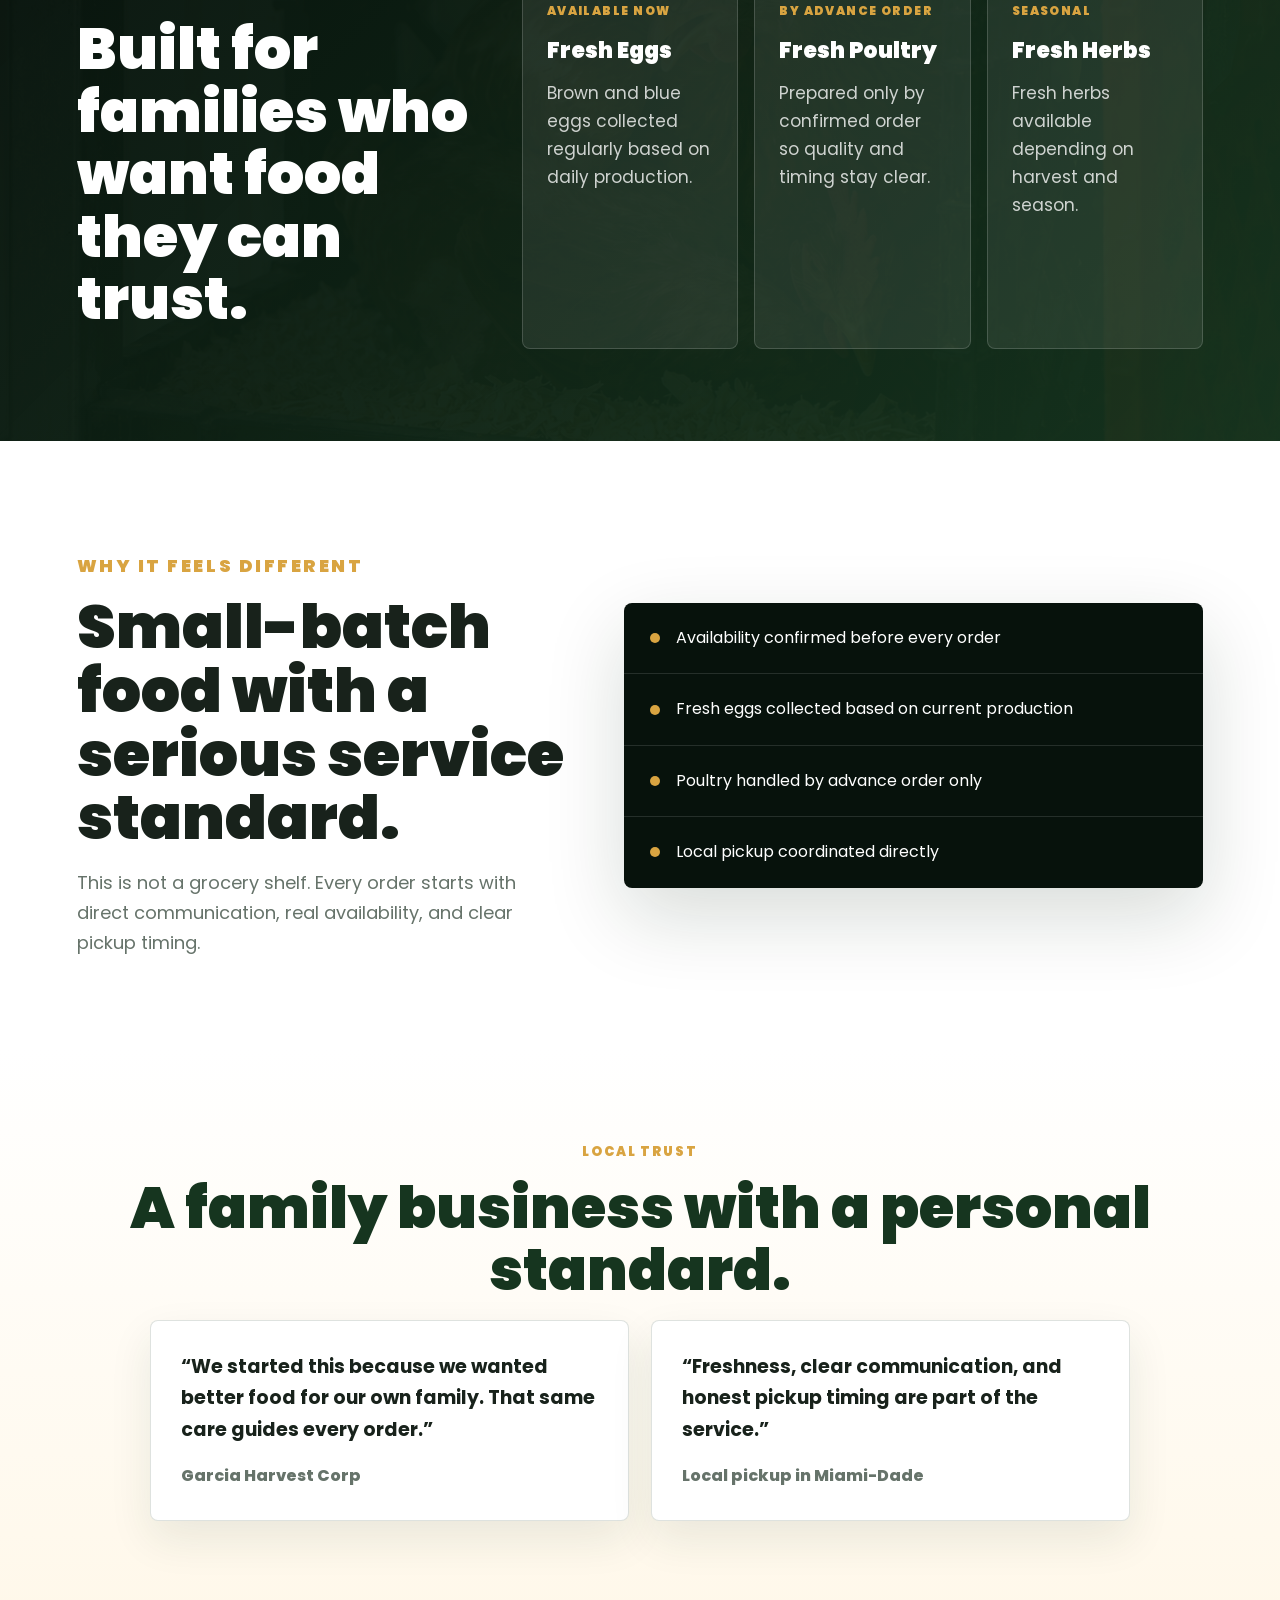
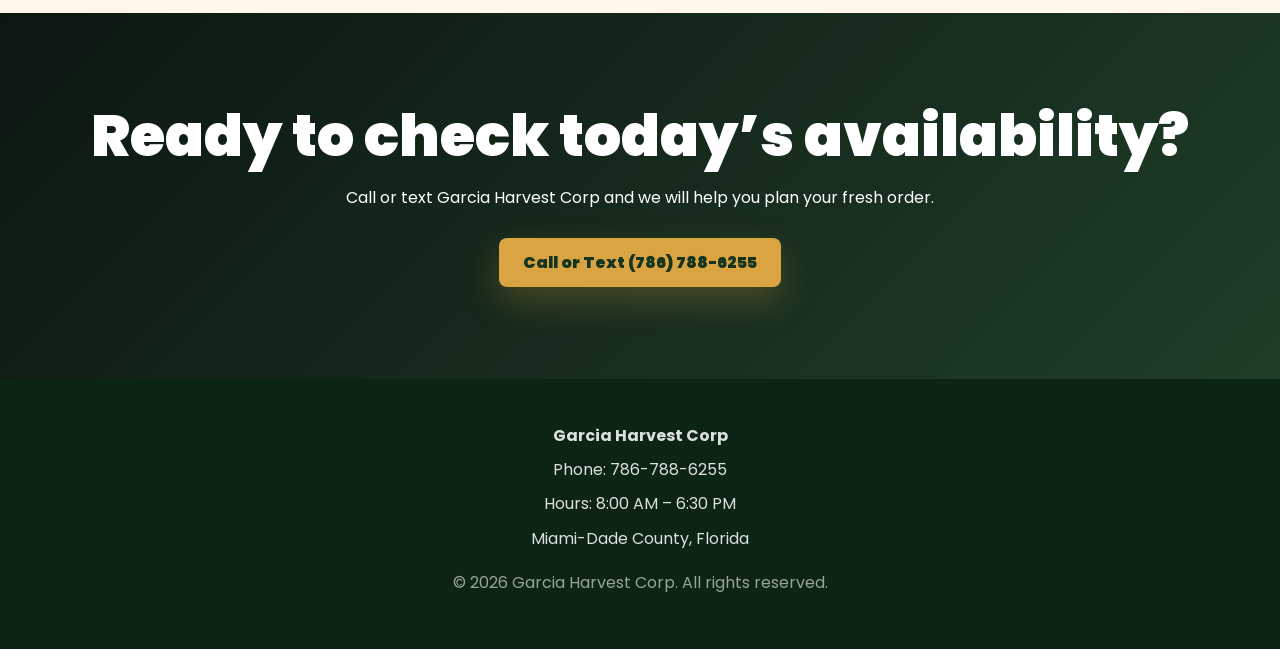
==== commit a93c66a8: "Update website" ====
--- a/index.html
+++ b/index.html
@@ -11,7 +11,7 @@
   <link rel="preconnect" href="https://fonts.gstatic.com" crossorigin>
   <link href="https://fonts.googleapis.com/css2?family=Poppins:wght@400;500;600;700;800;900&display=swap" rel="stylesheet">
 
-  <link rel="stylesheet" href="css/style.css?v=6" />
+  <link rel="stylesheet" href="css/style.css?v=9" />
 </head>
 
 <body>
--- a/css/style.css
+++ b/css/style.css
@@ -817,6 +817,19 @@
   width: 100%;
 }
 
+.about-story-image {
+  background: var(--white);
+  border-radius: 8px;
+  box-shadow: var(--shadow);
+}
+
+.about-story-image img {
+  aspect-ratio: auto;
+  background: var(--white);
+  height: auto;
+  object-fit: contain;
+}
+
 .product-image::after,
 .about-story-image::after,
 .mission-image::after,
@@ -879,11 +892,24 @@
 }
 
 .gallery-card {
+  display: flex;
+  flex-direction: column;
   padding: 12px;
 }
 
 .gallery-card h3 {
-  padding: 14px 10px 8px;
+  background: var(--white);
+  margin: 0;
+  padding: 16px 10px 10px;
+  position: relative;
+  z-index: 2;
+}
+
+.gallery-card img {
+  flex: 0 0 auto;
+  height: auto;
+  position: relative;
+  z-index: 1;
 }
 
 .product-tag {
@@ -925,15 +951,38 @@
 }
 
 .gallery-category {
+  background: var(--paper);
   color: var(--forest);
-  font-size: 28px;
-  font-weight: 900;
-  margin: 56px auto 24px;
+  display: block;
+  font-size: clamp(26px, 3.2vw, 38px);
+  font-weight: 900;
+  line-height: 1.08;
+  margin: 82px auto 28px;
   max-width: 1180px;
+  padding-top: 8px;
+  position: relative;
+  z-index: 2;
+}
+
+.gallery-category:first-of-type {
+  margin-top: 48px;
+}
+
+.gallery-category::before {
+  background: var(--gold);
+  border-radius: 999px;
+  content: "";
+  display: block;
+  height: 4px;
+  margin-bottom: 14px;
+  width: 72px;
 }
 
 .gallery-grid {
   grid-template-columns: repeat(3, 1fr);
+  margin-bottom: 12px;
+  position: relative;
+  z-index: 1;
 }
 
 .faq-list {
@@ -1175,6 +1224,20 @@
     grid-template-columns: 1fr;
   }
 
+  .gallery-category {
+    margin-top: 76px;
+    margin-bottom: 24px;
+    padding-inline: 14px;
+  }
+
+  .gallery-category:first-of-type {
+    margin-top: 38px;
+  }
+
+  .gallery-grid {
+    gap: 26px;
+  }
+
   .hero h1,
   .page-hero h1,
   .about-hero h1 {
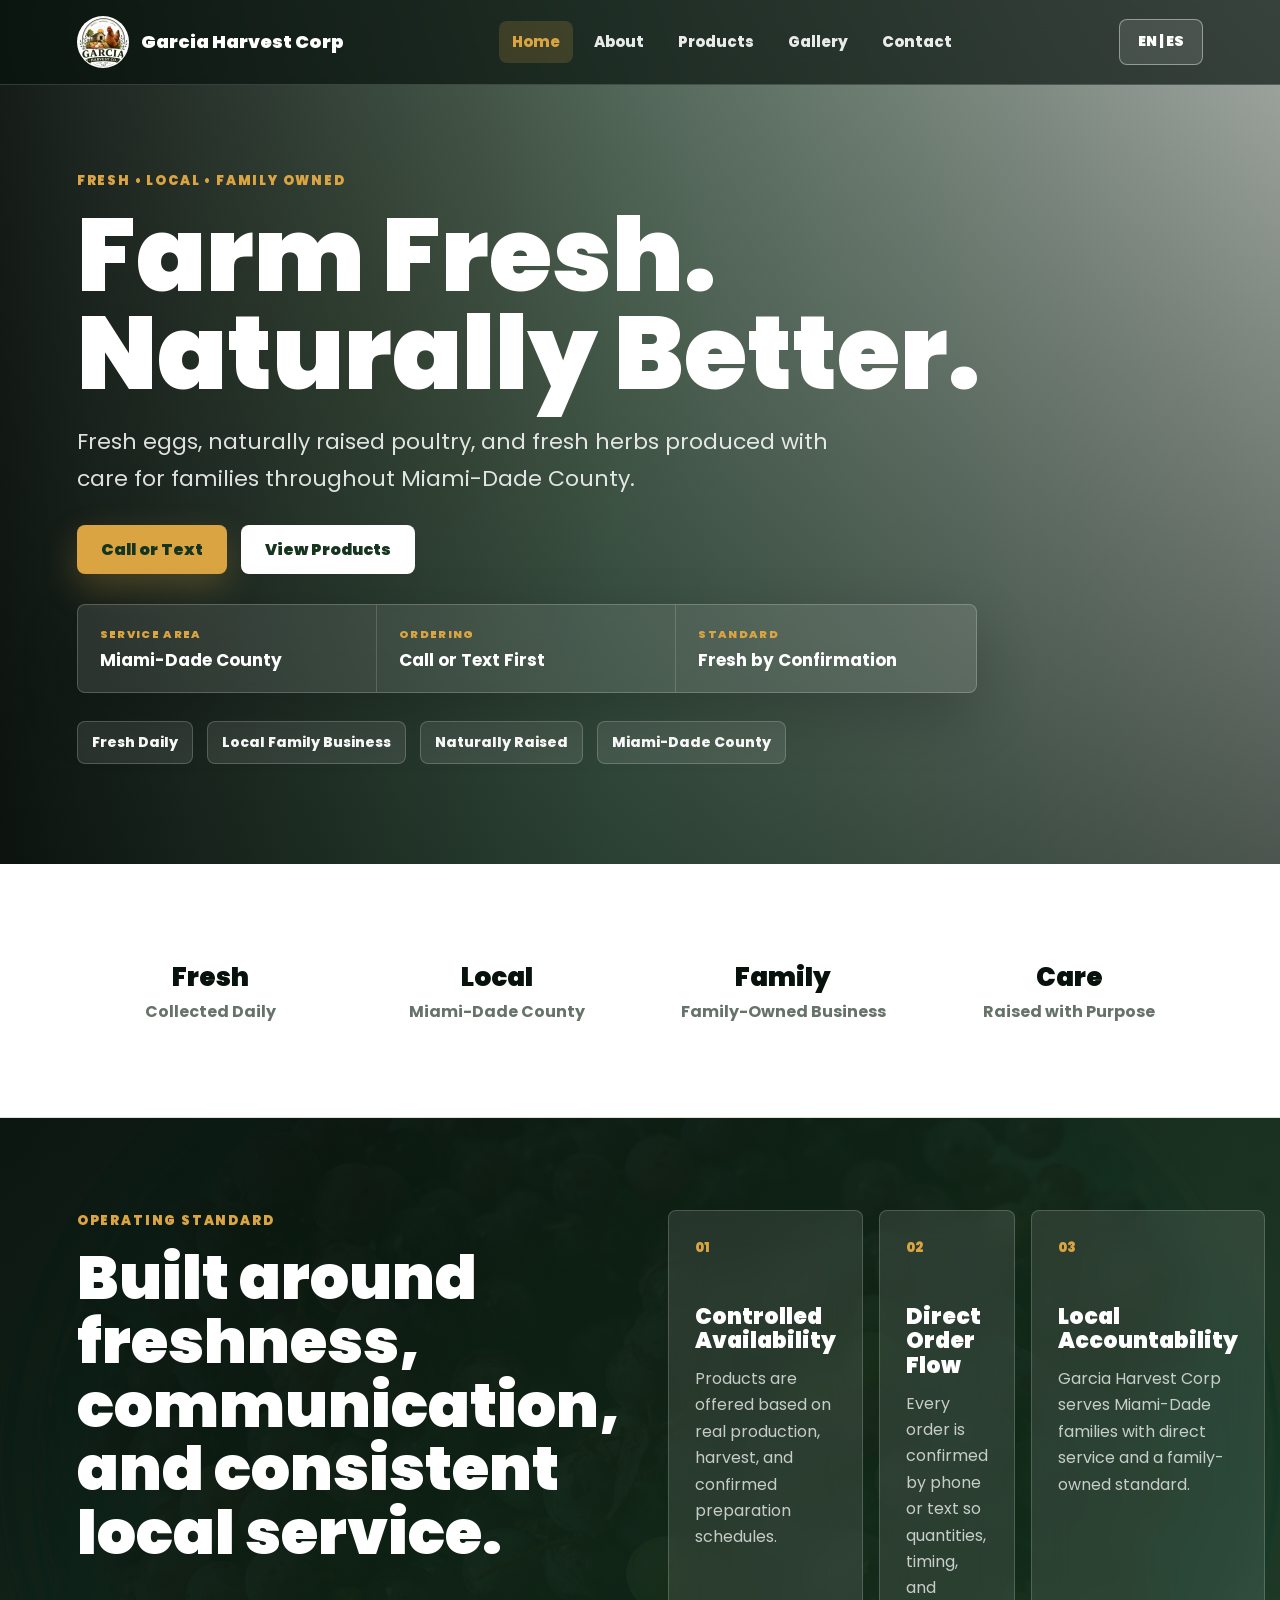
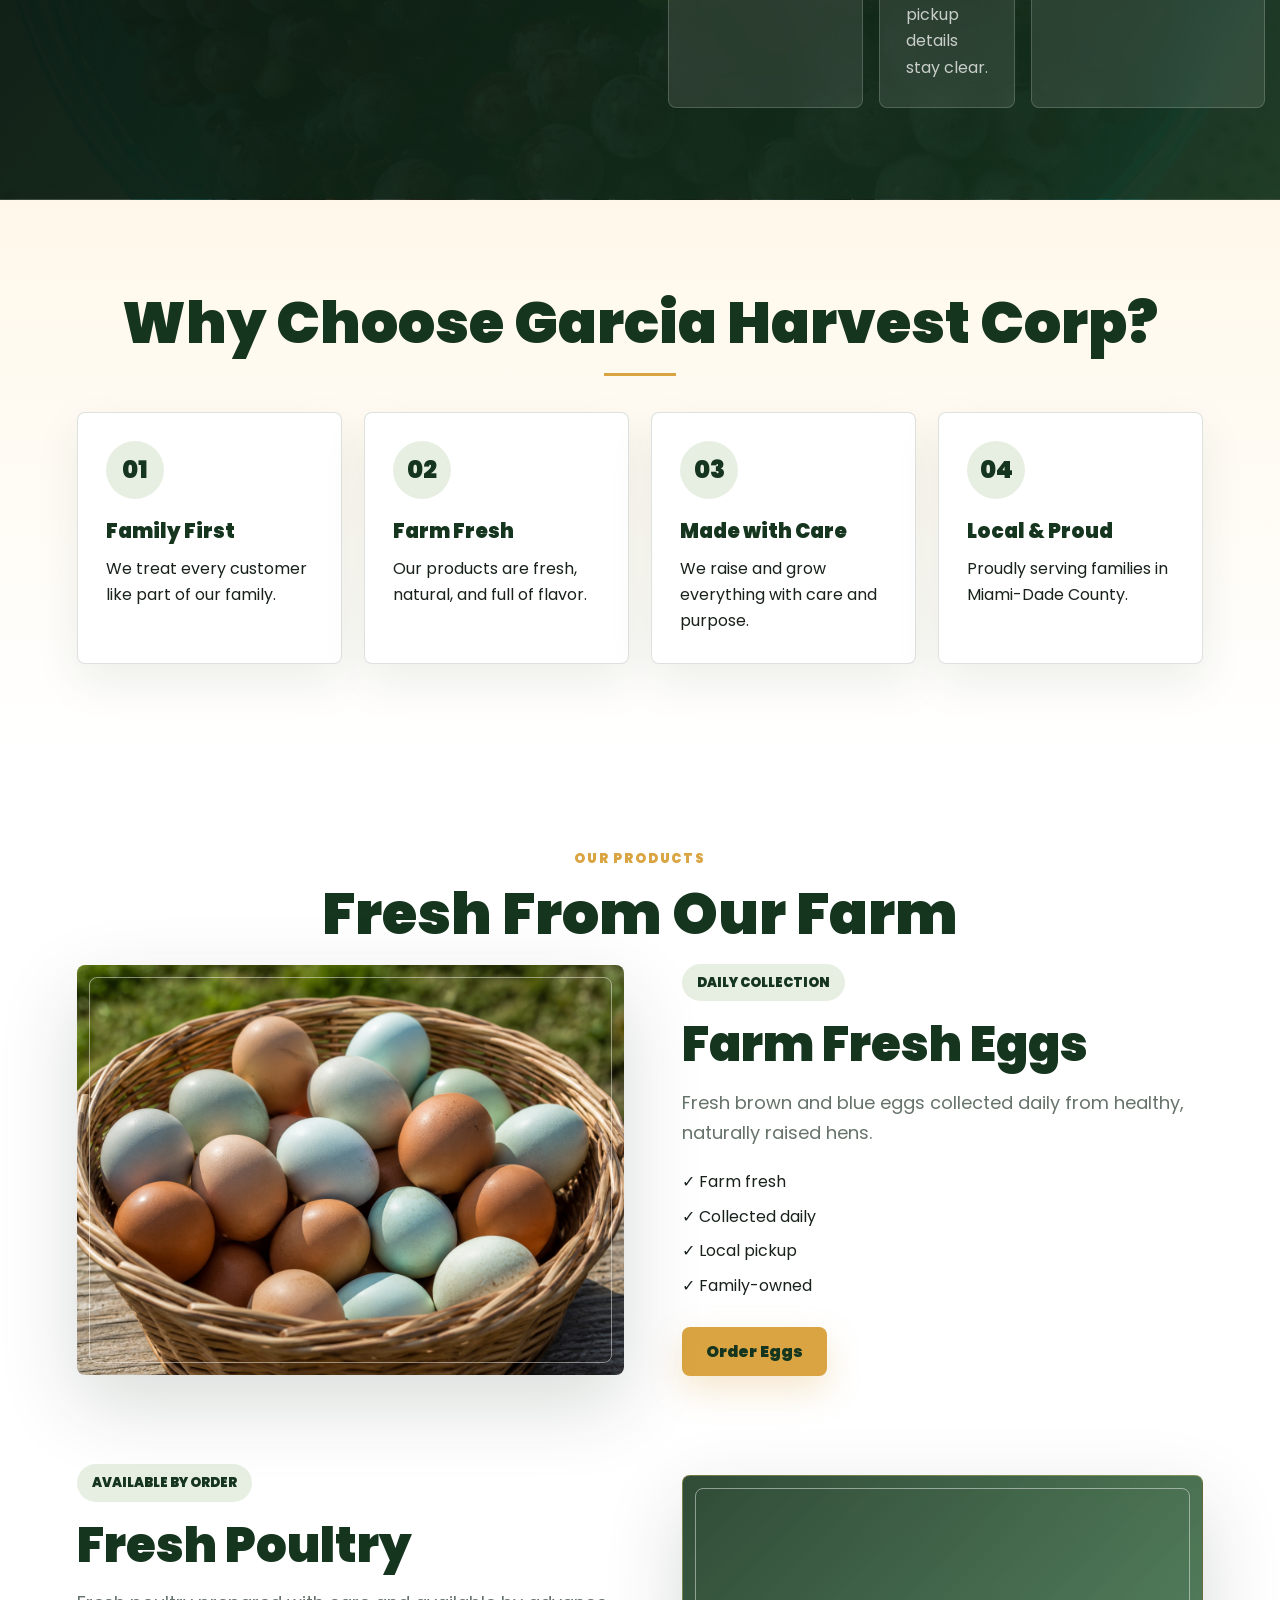
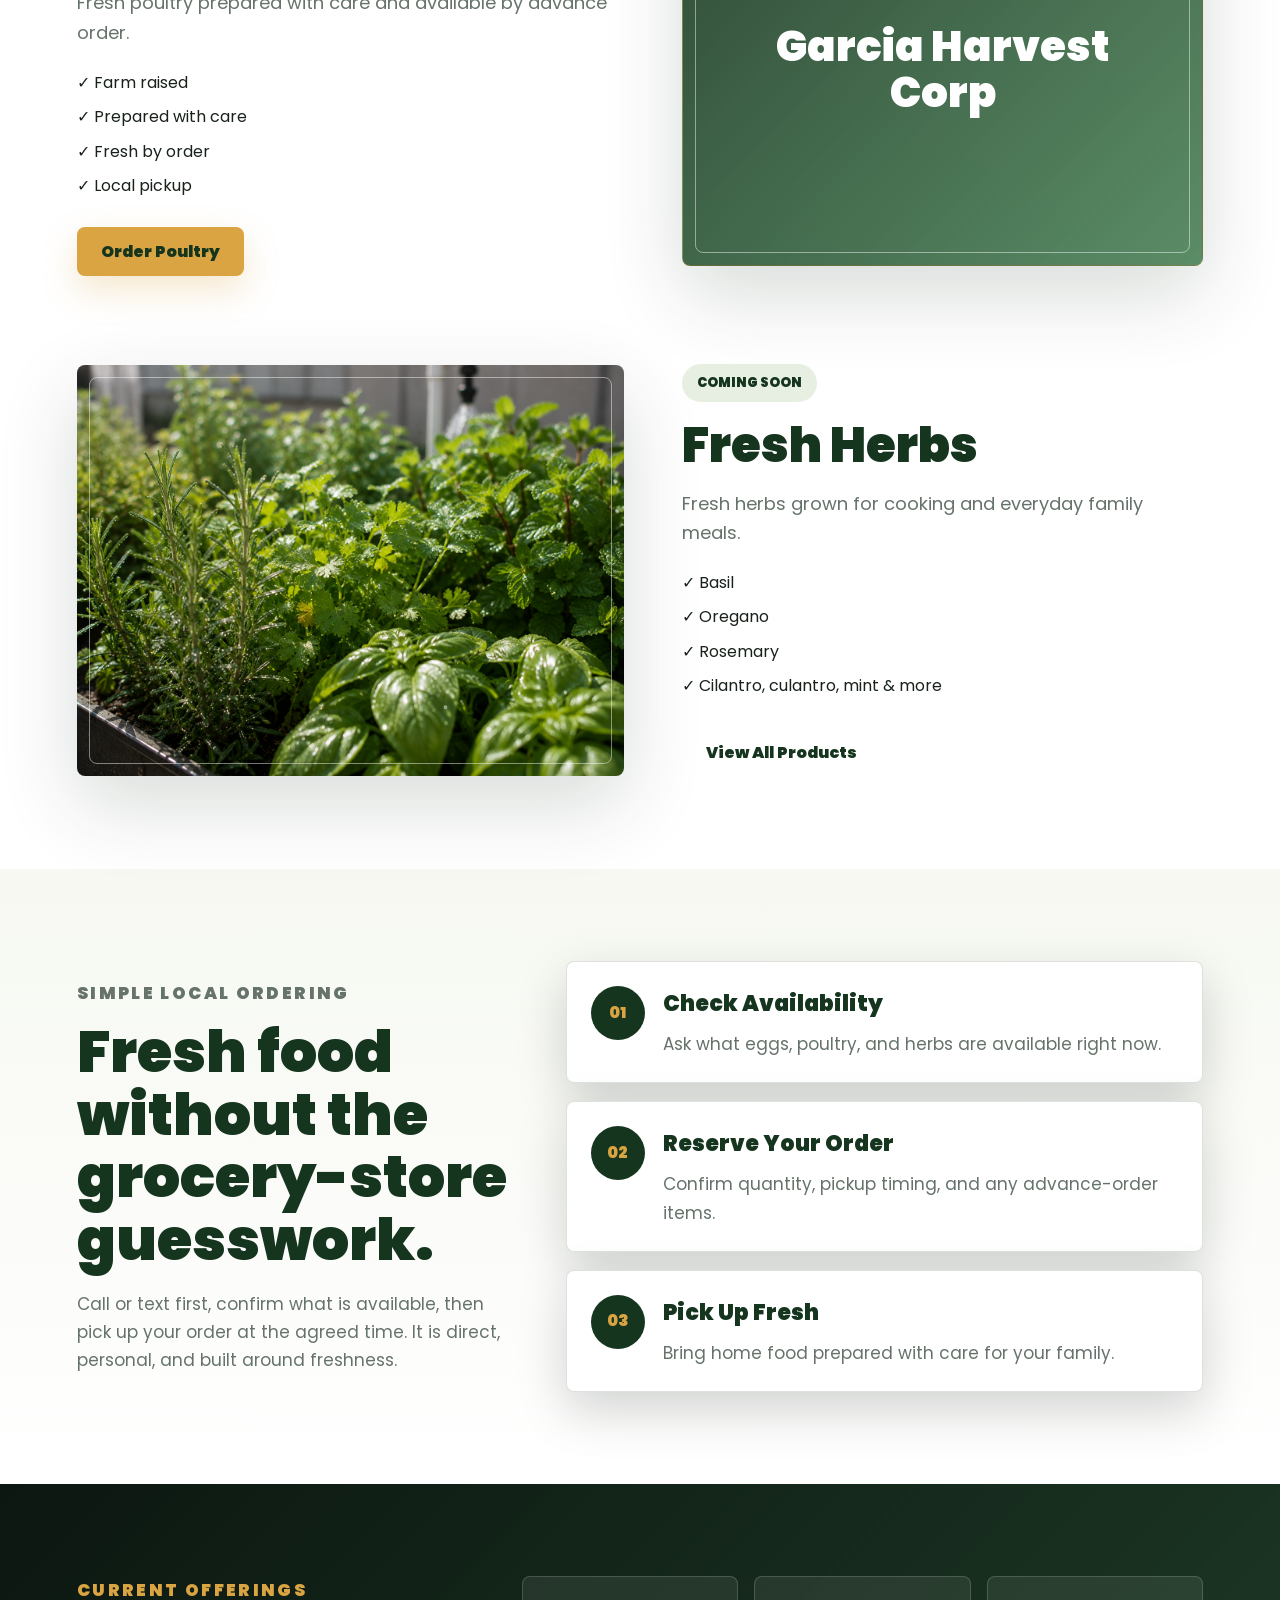
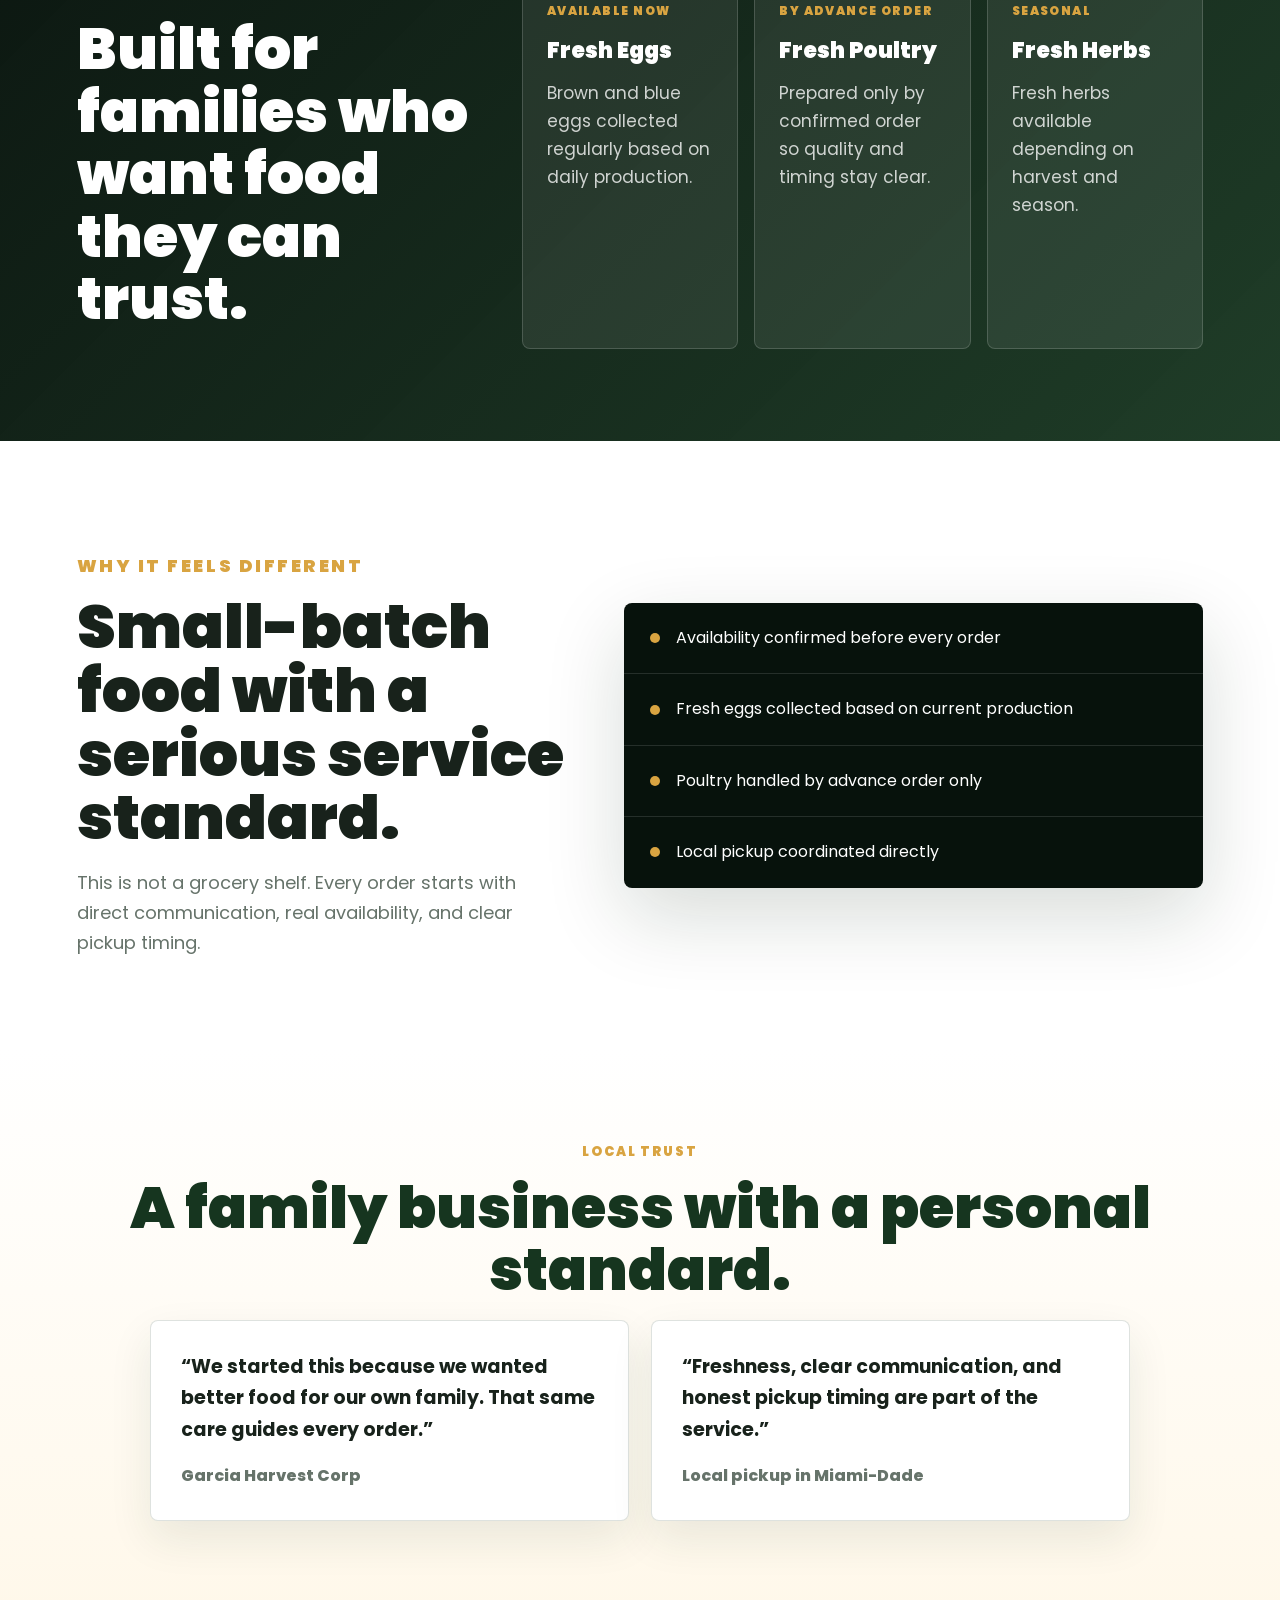
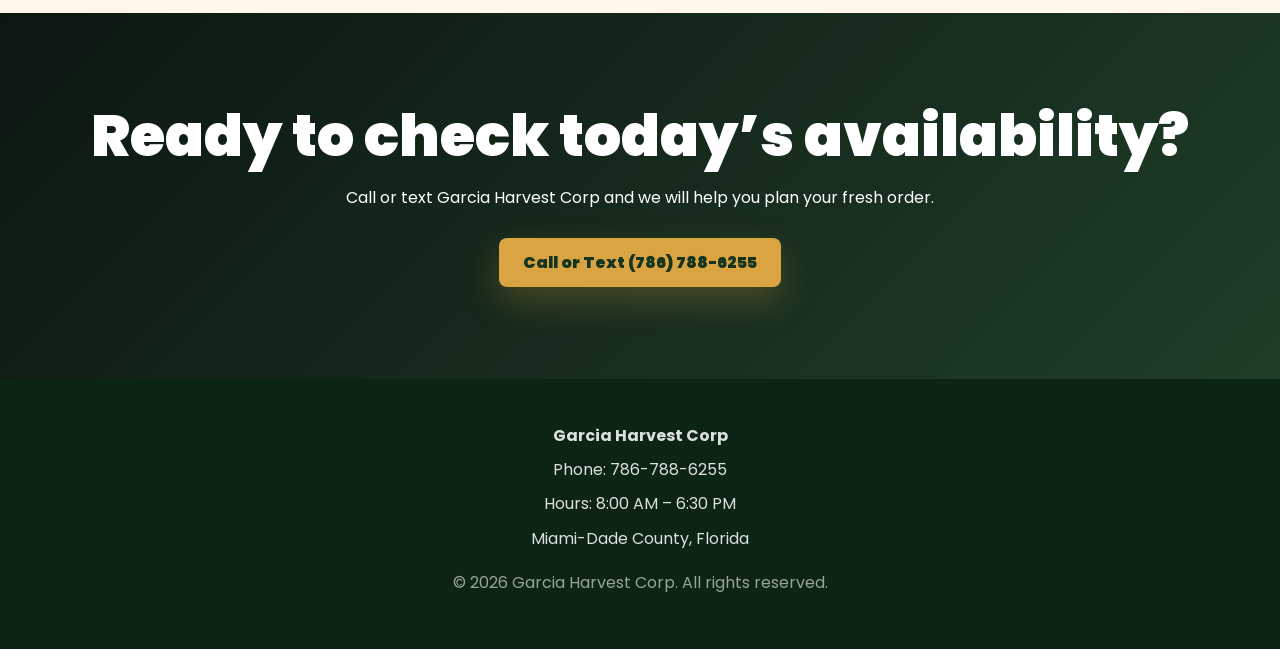
==== commit 95315658: "update website" ====
--- a/index.html
+++ b/index.html
@@ -11,7 +11,7 @@
   <link rel="preconnect" href="https://fonts.gstatic.com" crossorigin>
   <link href="https://fonts.googleapis.com/css2?family=Poppins:wght@400;500;600;700;800;900&display=swap" rel="stylesheet">
 
-  <link rel="stylesheet" href="css/style.css?v=9" />
+  <link rel="stylesheet" href="css/style.css?v=10" />
 </head>
 
 <body>
--- a/css/style.css
+++ b/css/style.css
@@ -640,7 +640,7 @@
 .availability-band {
   background:
     linear-gradient(135deg, rgba(7, 18, 12, 0.98), rgba(22, 53, 31, 0.96)),
-    url("../images/poultry/laying hens.PNG");
+    url("../images/poultry/laying hens.png?v=20260705120303");
   background-position: center;
   background-size: cover;
   color: var(--white);
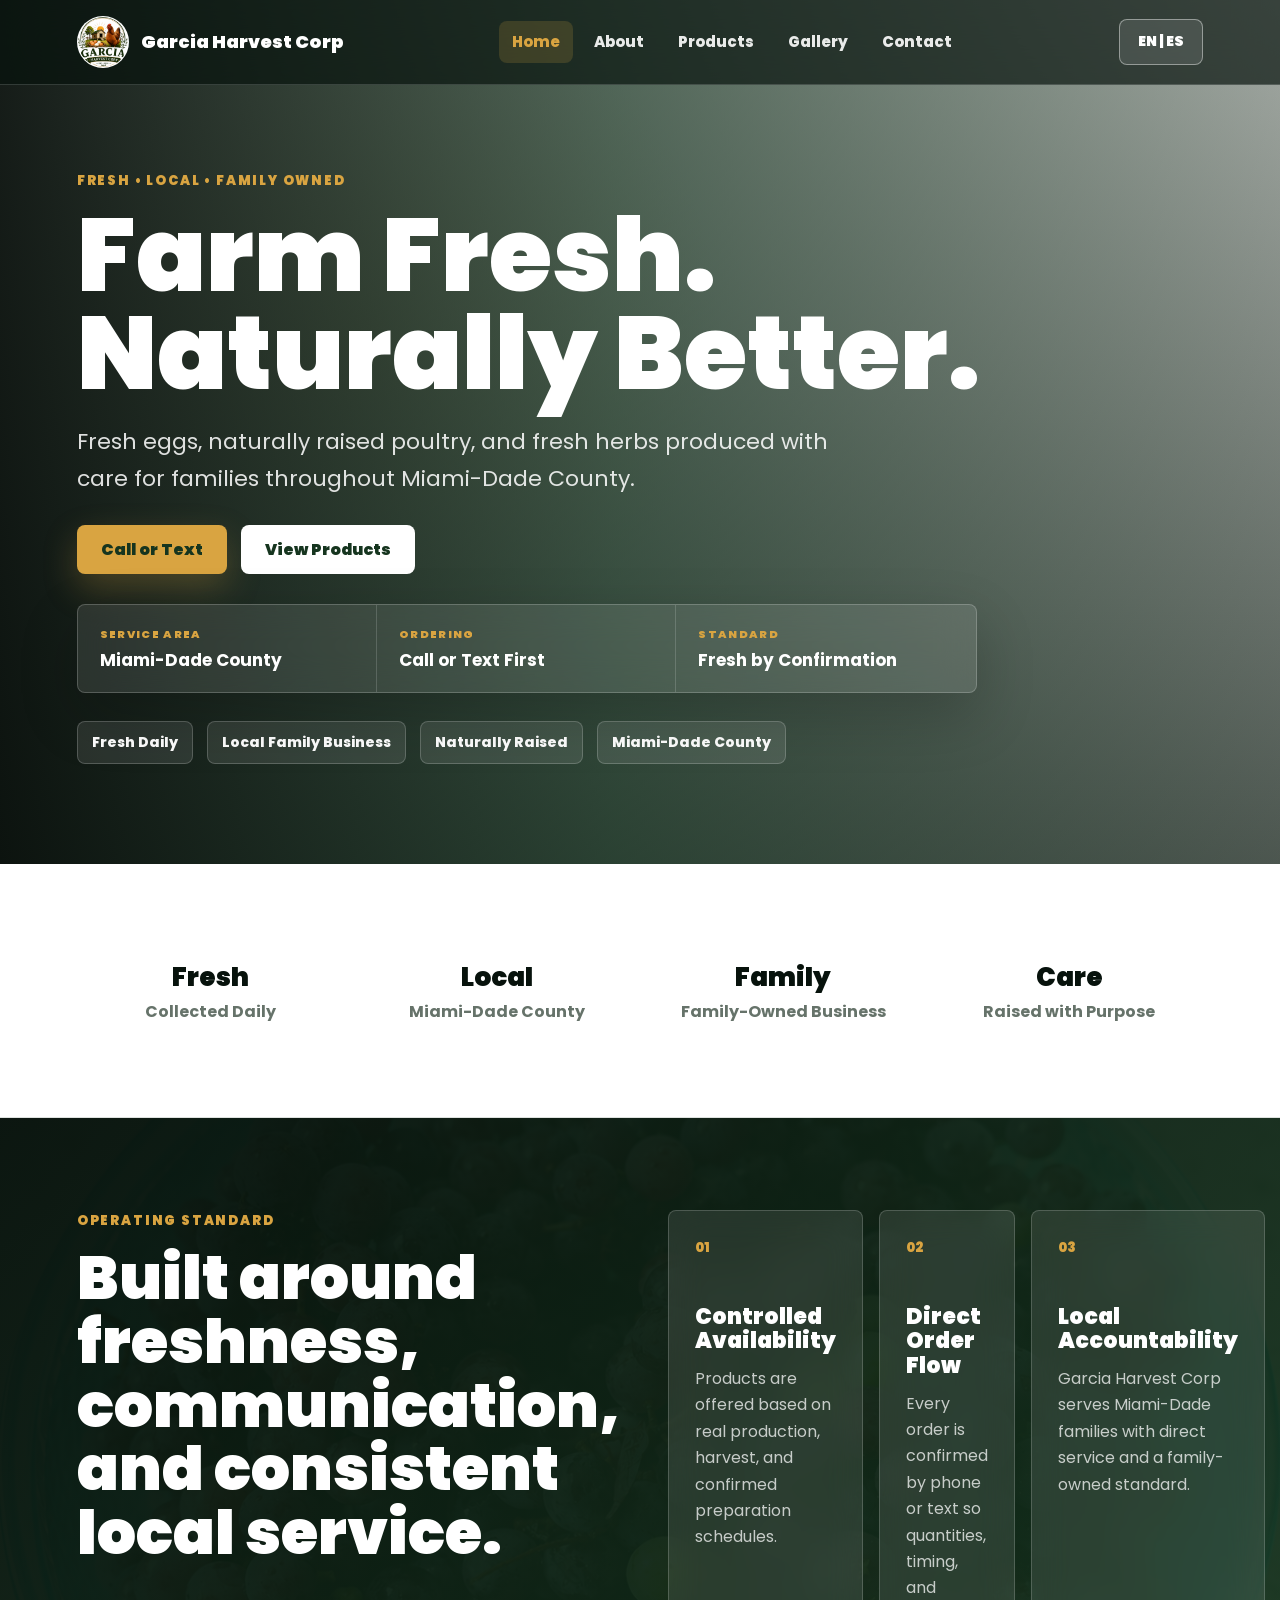
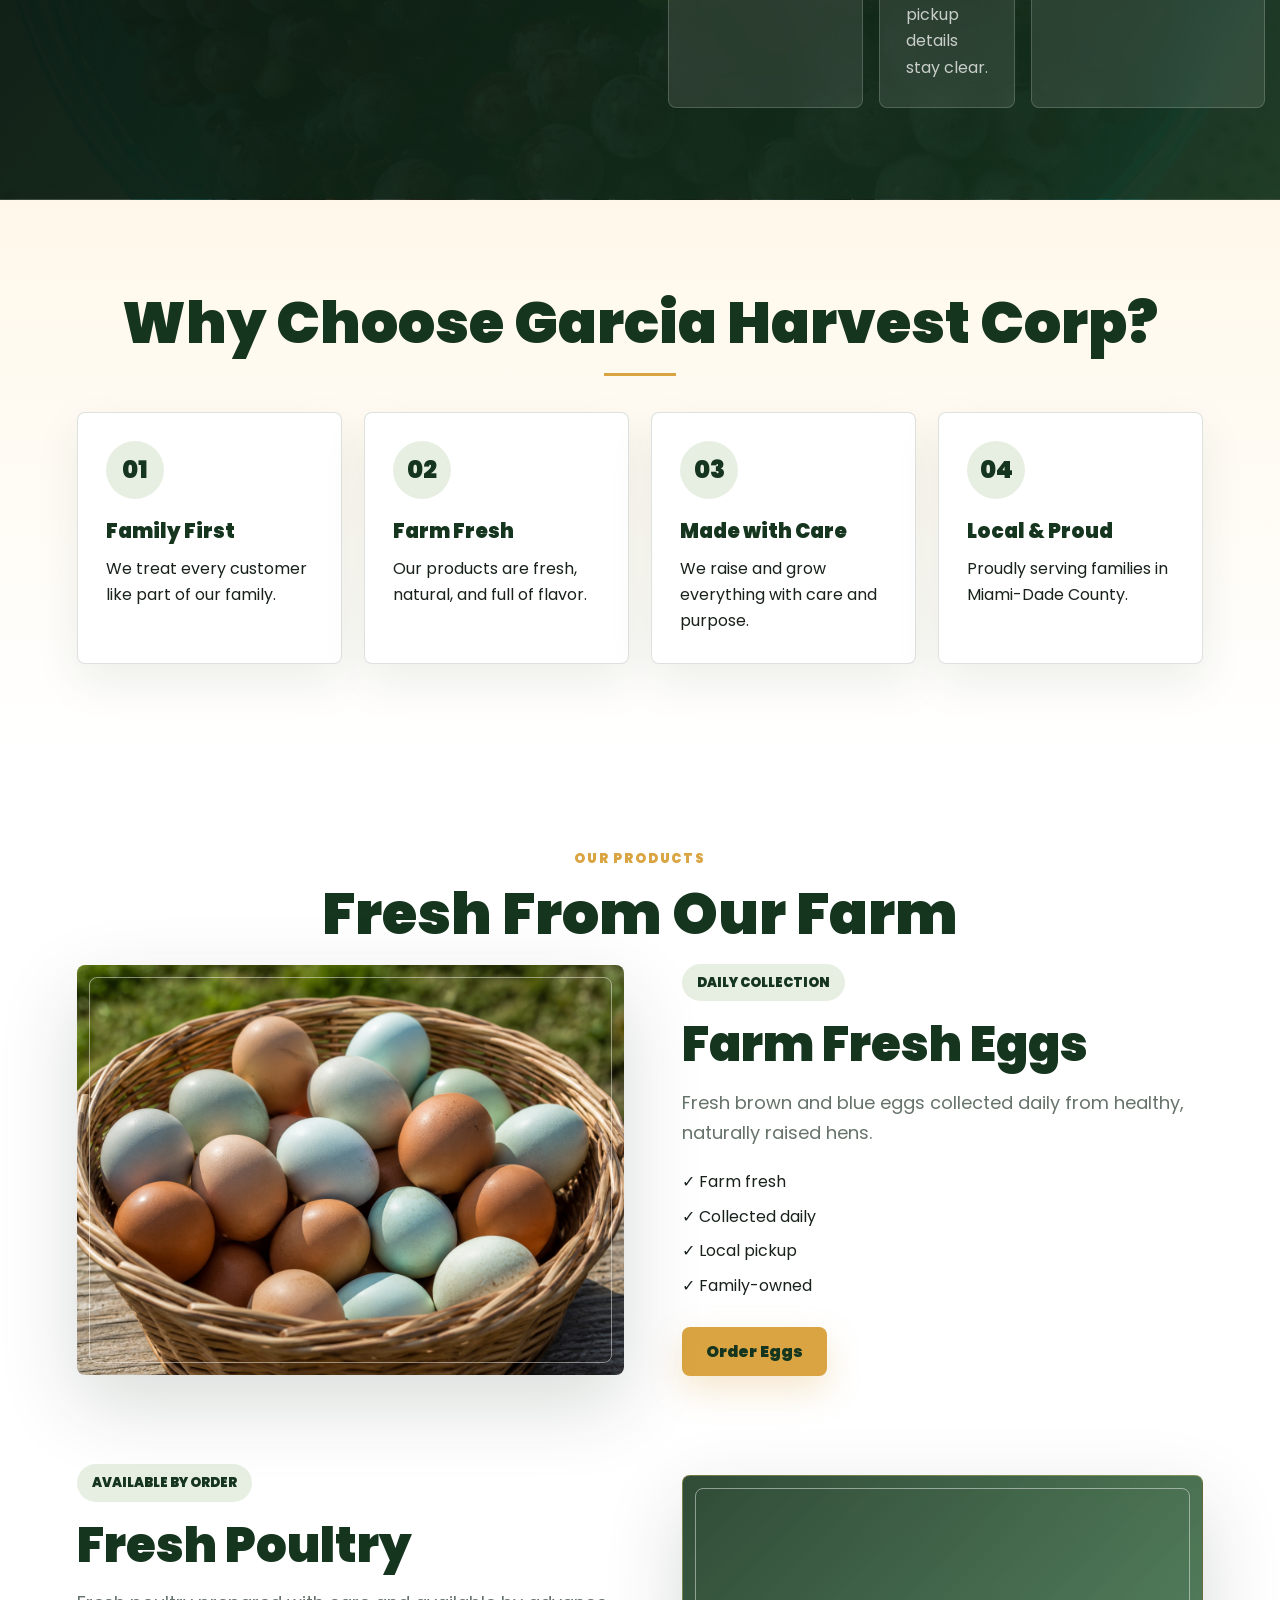
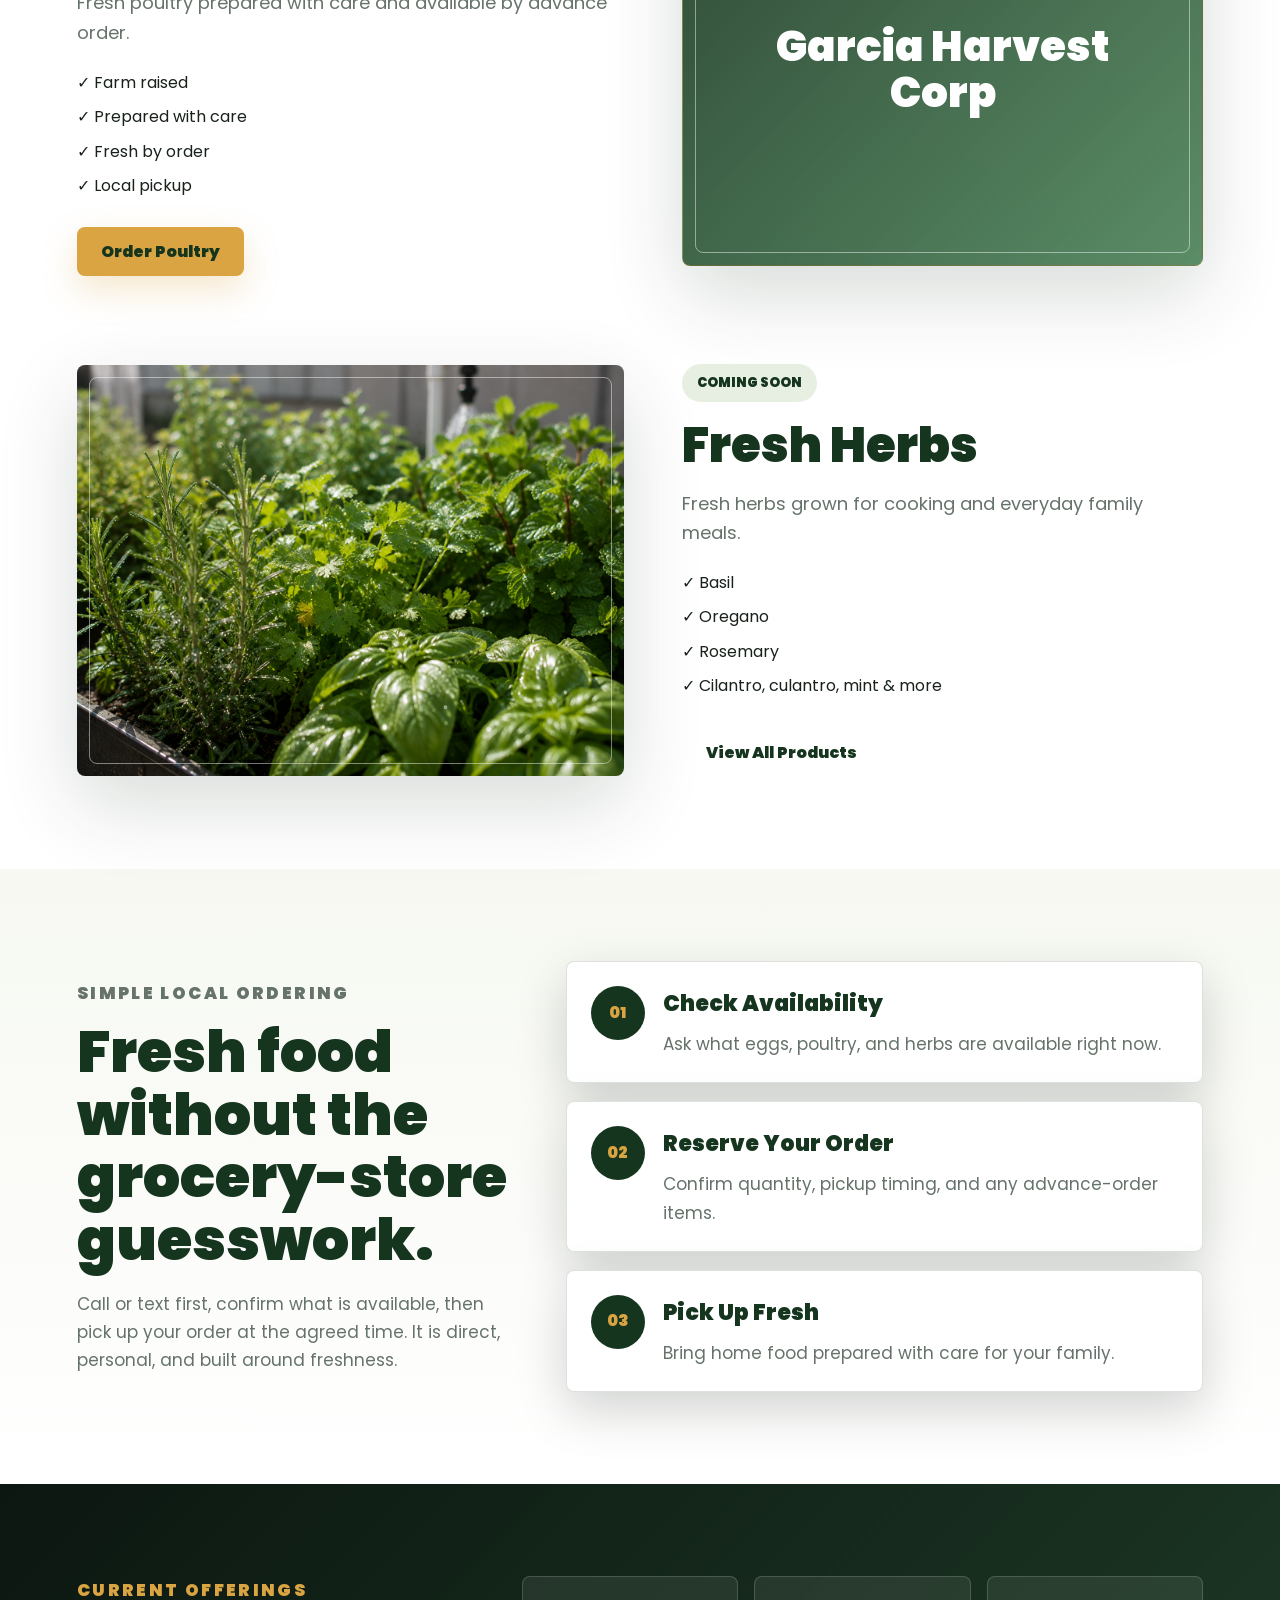
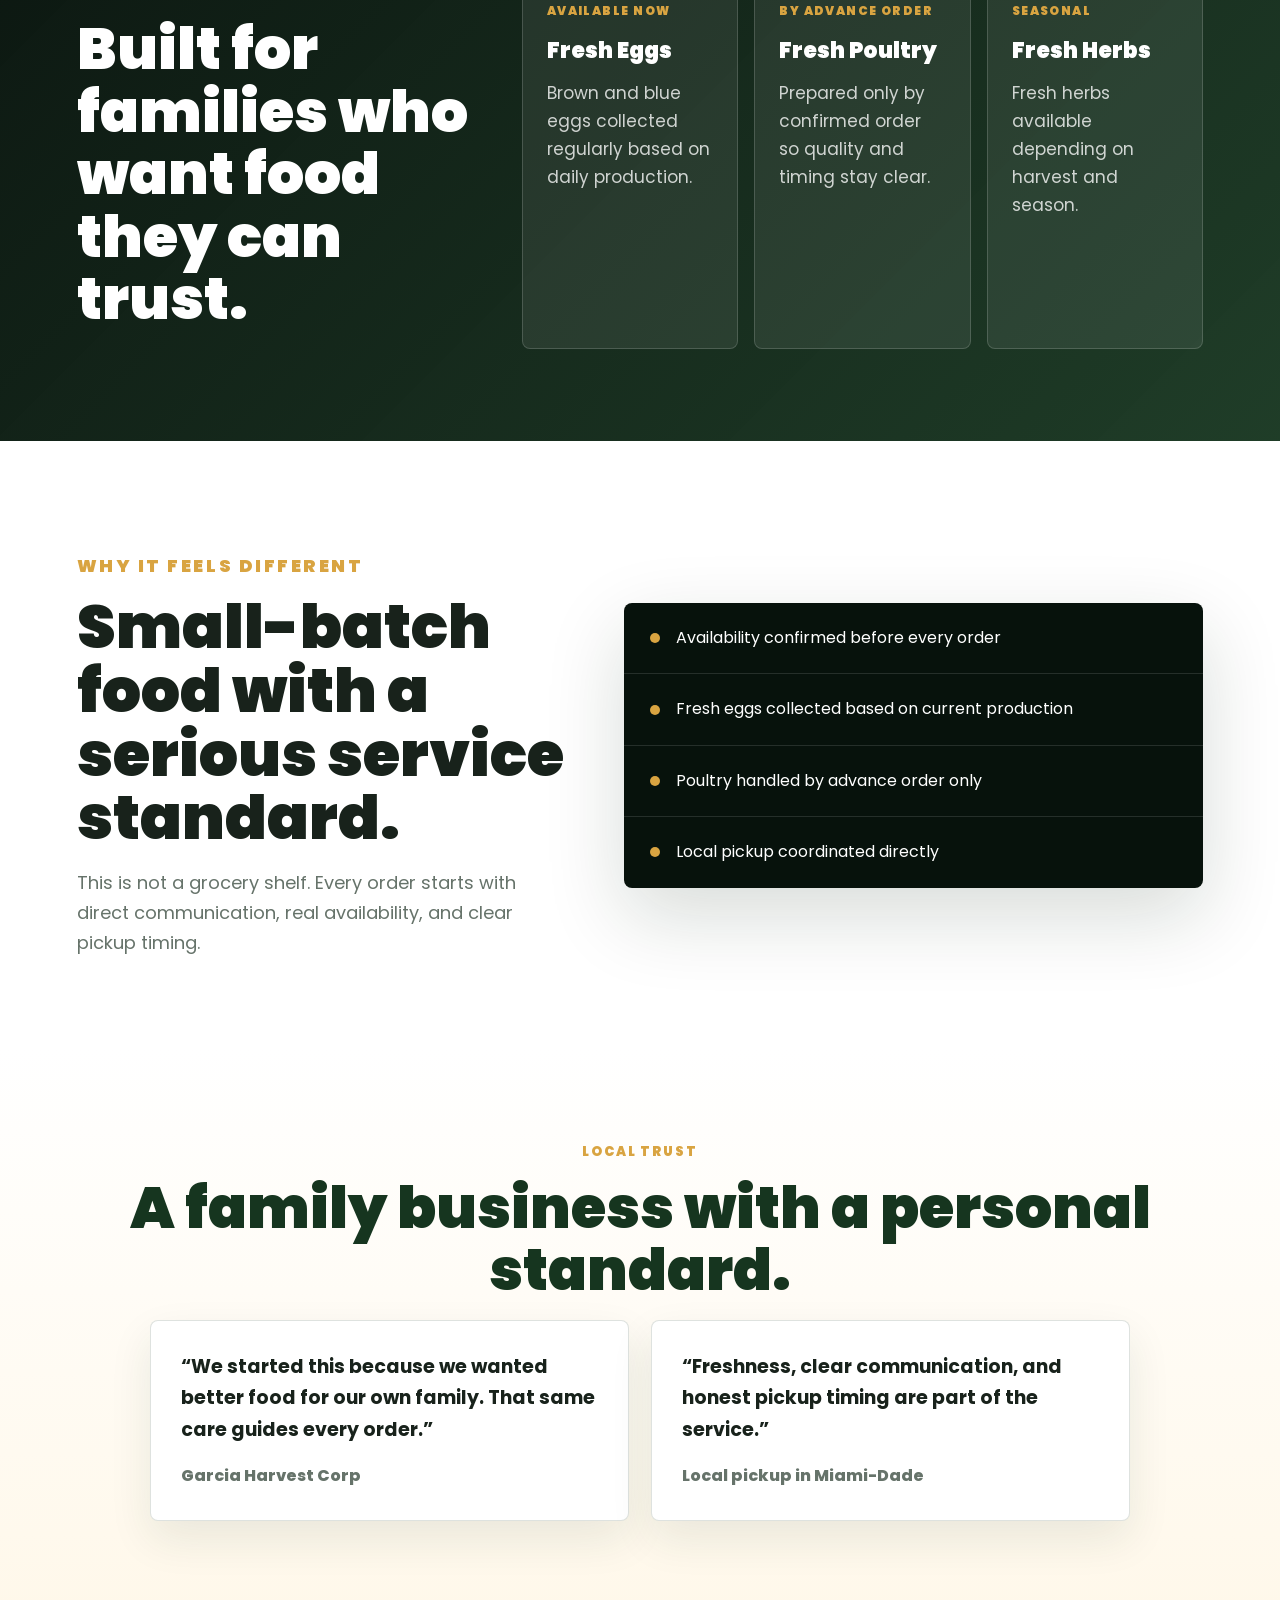
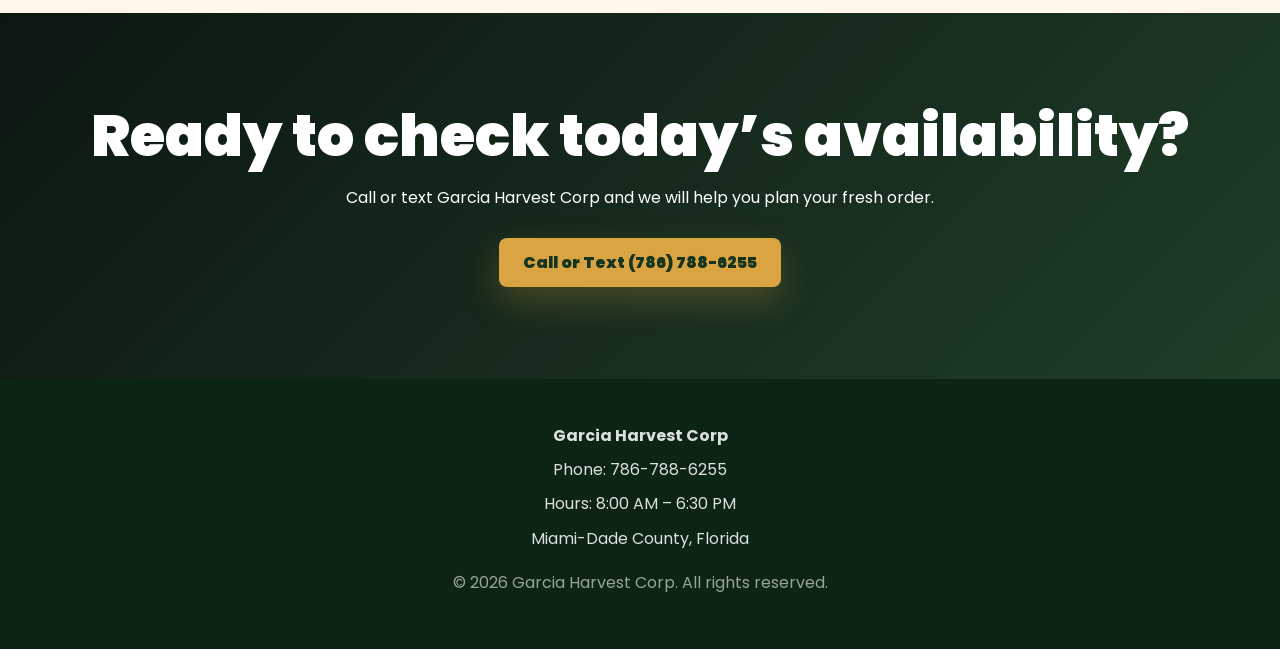
==== commit 03c54b3a: "update website" ====
--- a/index.html
+++ b/index.html
@@ -18,7 +18,7 @@
 
   <header class="site-header">
     <a href="index.html" class="brand">
-      <img src="images/logo/Logo.jpg" alt="Garcia Harvest Corp Logo" />
+      <img src="images/logo/Logo.png?v=20260705123754" alt="Garcia Harvest Corp Logo" />
       <span>Garcia Harvest Corp</span>
     </a>
 
